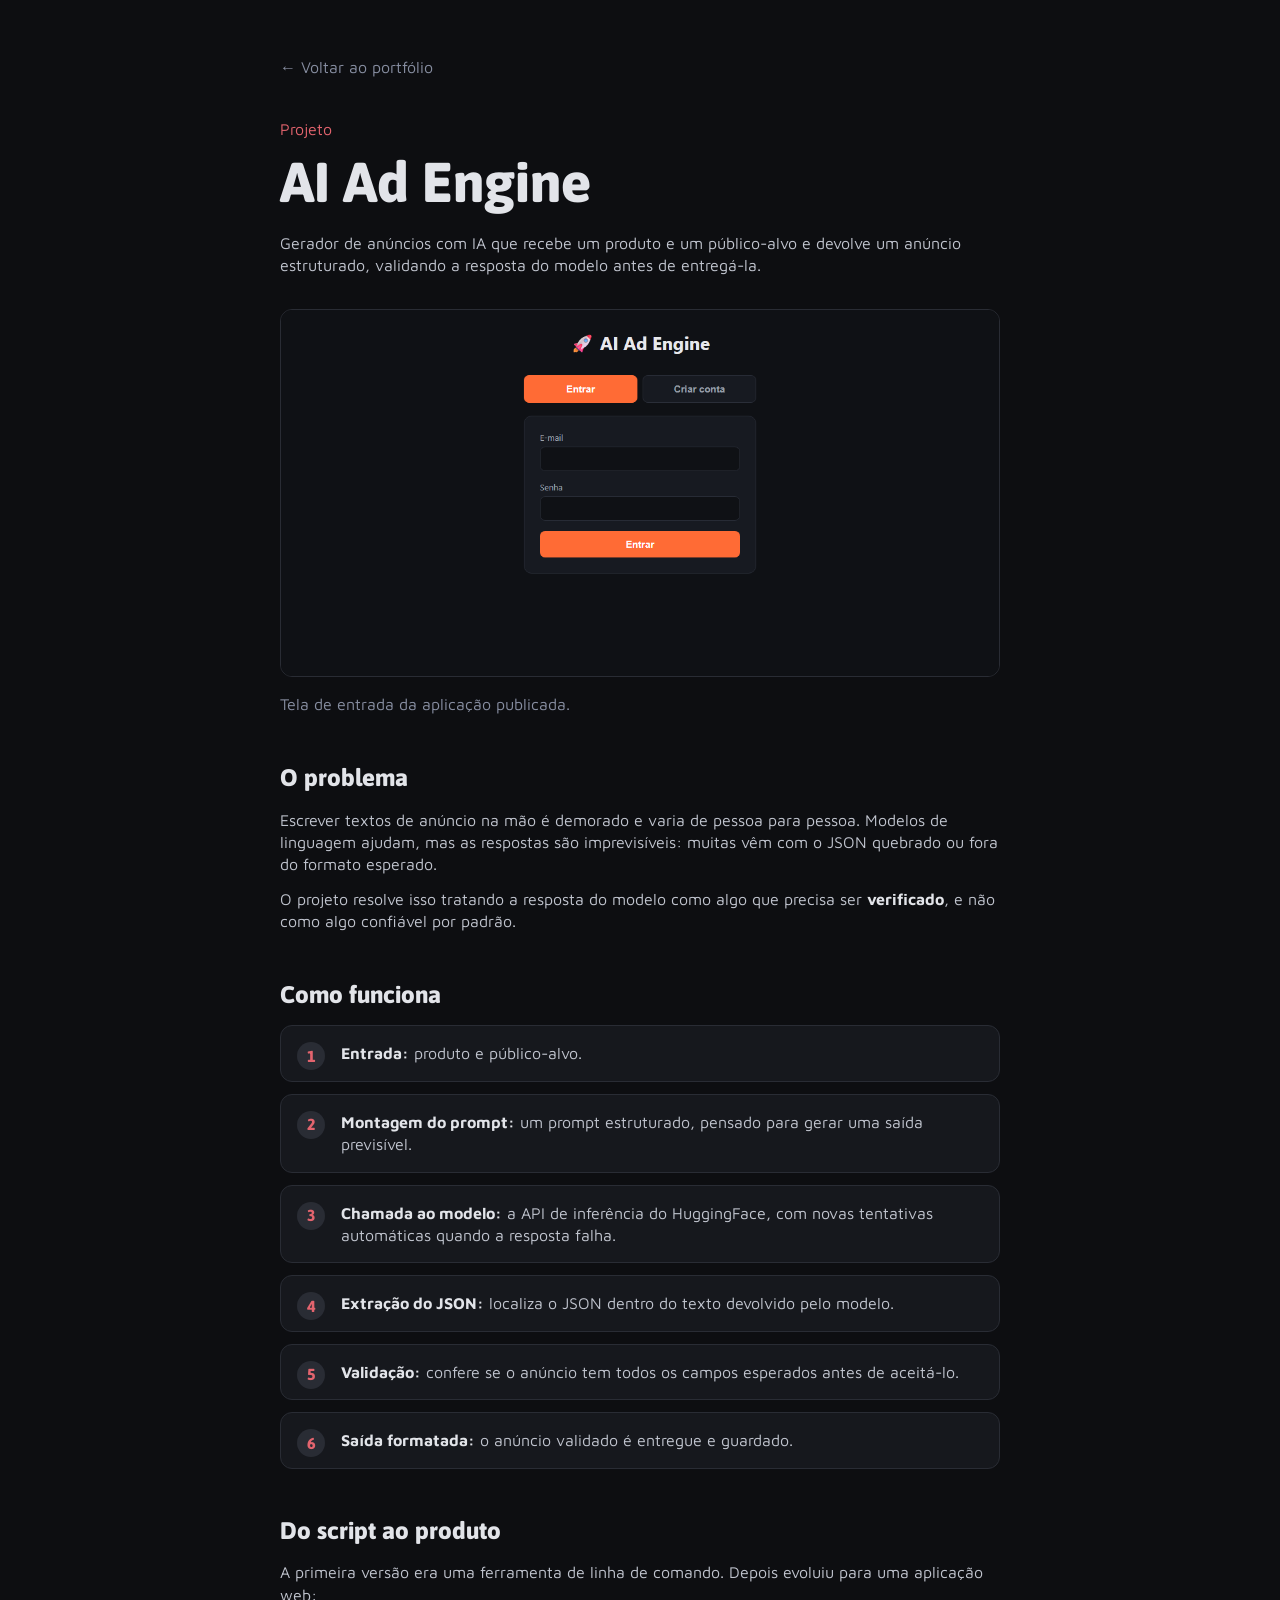
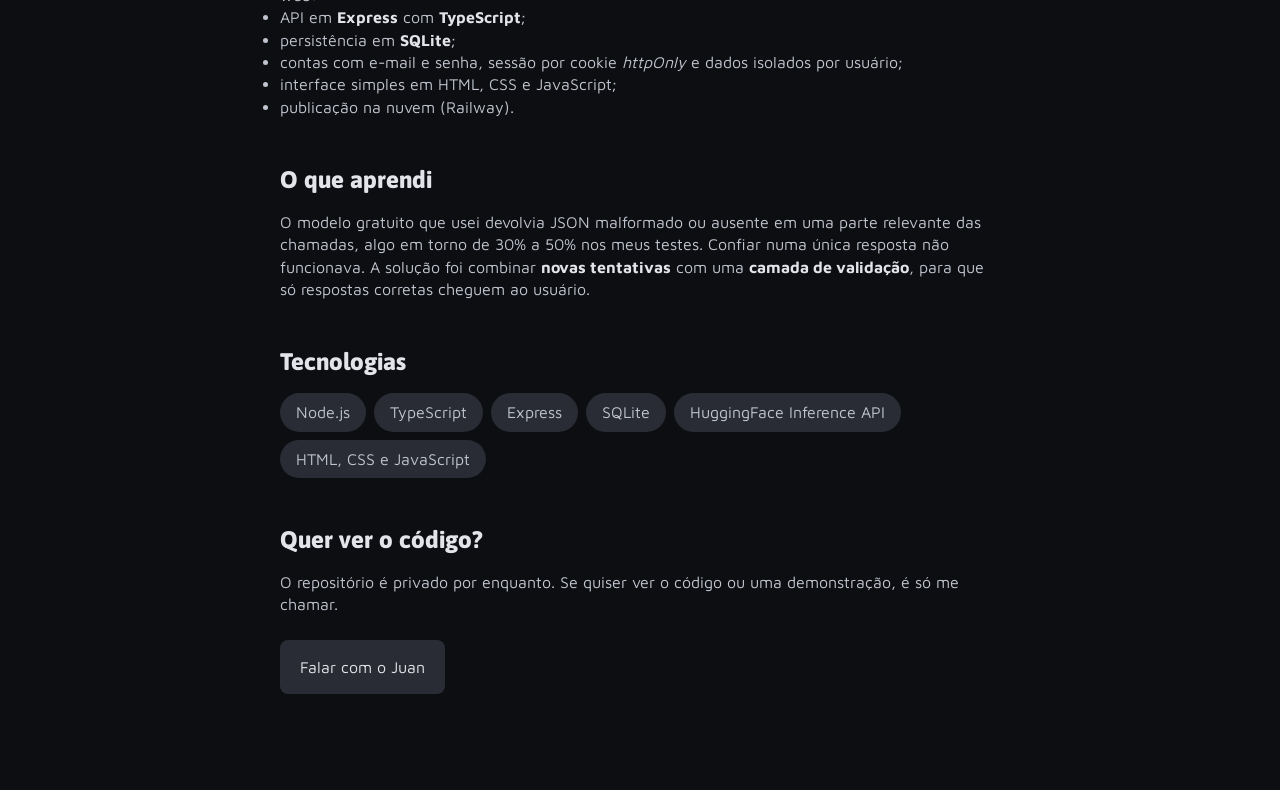
==== projetos/ads-engine.html @ 88527527 "Adiciona AI Ad Engine e Learn English aos projetos - Novos cards no inicio da galeria, com miniatura" ====
<!DOCTYPE html>
<html lang="pt-BR">
<head>
    <meta charset="UTF-8">
    <meta name="viewport" content="width=device-width, initial-scale=1.0">
    <title>AI Ad Engine | Juan Filho</title>
    <meta name="description" content="AI Ad Engine: gerador de anúncios com IA que valida as respostas do modelo antes de entregá-las. Projeto de Juan Filho, desenvolvedor fullstack júnior.">
    <link rel="preconnect" href="https://fonts.googleapis.com">
    <link rel="preconnect" href="https://fonts.gstatic.com" crossorigin>
    <link rel="stylesheet" href="../style/index.css">
    <link rel="stylesheet" href="../style/project.css">
    <link href="https://fonts.googleapis.com/css2?family=Asap:ital,wght@0,100..900;1,100..900&family=Inconsolata:wght@200..900&family=Maven+Pro:wght@400..900&display=swap" rel="stylesheet">
</head>
<body class="case-page">
    <main class="case">
        <a class="back" href="../index.html#projects">&larr; Voltar ao portfólio</a>

        <p class="subtitle">Projeto</p>
        <h1>AI Ad Engine</h1>
        <p class="lead">
            Gerador de anúncios com IA que recebe um produto e um público-alvo e
            devolve um anúncio estruturado, validando a resposta do modelo antes
            de entregá-la.
        </p>

        <img
            class="cover"
            src="../assets/images/Thumbnail_Project-07.png"
            alt="Tela de login do AI Ad Engine"
        />
        <p class="cover-caption text-sm">Tela de entrada da aplicação publicada.</p>

        <h2>O problema</h2>
        <p>
            Escrever textos de anúncio na mão é demorado e varia de pessoa para
            pessoa. Modelos de linguagem ajudam, mas as respostas são
            imprevisíveis: muitas vêm com o JSON quebrado ou fora do formato
            esperado.
        </p>
        <p>
            O projeto resolve isso tratando a resposta do modelo como algo que
            precisa ser <strong>verificado</strong>, e não como algo confiável
            por padrão.
        </p>

        <h2>Como funciona</h2>
        <ol class="steps">
            <li><strong>Entrada:</strong> produto e público-alvo.</li>
            <li><strong>Montagem do prompt:</strong> um prompt estruturado, pensado para gerar uma saída previsível.</li>
            <li><strong>Chamada ao modelo:</strong> a API de inferência do HuggingFace, com novas tentativas automáticas quando a resposta falha.</li>
            <li><strong>Extração do JSON:</strong> localiza o JSON dentro do texto devolvido pelo modelo.</li>
            <li><strong>Validação:</strong> confere se o anúncio tem todos os campos esperados antes de aceitá-lo.</li>
            <li><strong>Saída formatada:</strong> o anúncio validado é entregue e guardado.</li>
        </ol>

        <h2>Do script ao produto</h2>
        <p>
            A primeira versão era uma ferramenta de linha de comando. Depois
            evoluiu para uma aplicação web:
        </p>
        <ul>
            <li>API em <strong>Express</strong> com <strong>TypeScript</strong>;</li>
            <li>persistência em <strong>SQLite</strong>;</li>
            <li>contas com e-mail e senha, sessão por cookie <em>httpOnly</em> e dados isolados por usuário;</li>
            <li>interface simples em HTML, CSS e JavaScript;</li>
            <li>publicação na nuvem (Railway).</li>
        </ul>

        <h2>O que aprendi</h2>
        <p>
            O modelo gratuito que usei devolvia JSON malformado ou ausente em uma
            parte relevante das chamadas, algo em torno de 30% a 50% nos meus
            testes. Confiar numa única resposta não funcionava. A solução foi
            combinar <strong>novas tentativas</strong> com uma
            <strong>camada de validação</strong>, para que só respostas corretas
            cheguem ao usuário.
        </p>

        <h2>Tecnologias</h2>
        <ul class="tags">
            <li>Node.js</li>
            <li>TypeScript</li>
            <li>Express</li>
            <li>SQLite</li>
            <li>HuggingFace Inference API</li>
            <li>HTML, CSS e JavaScript</li>
        </ul>

        <h2>Quer ver o código?</h2>
        <p>
            O repositório é privado por enquanto. Se quiser ver o código ou uma
            demonstração, é só me chamar.
        </p>
        <a class="contact-link" href="mailto:juan.pablo290102@gmail.com">Falar com o Juan</a>
    </main>
</body>
</html>
---- style/index.css ----
@import url(global.css);
@import url(sections.css);
@import url(utilities.css);
@import url(footer.css);
@import url(mobile.css);
---- style/project.css ----
body.case-page {
  background-color: var(--gray-100);
}

.case {
  max-width: 760px;
  margin: 0 auto;
  padding: 56px 20px 96px;
  text-align: left;
}

.case .back {
  display: inline-block;
  color: var(--gray-400);
  font: var(--text-md);
  margin-bottom: 40px;
}

.case .back:hover {
  color: var(--blue);
}

.case .subtitle {
  color: var(--red);
  margin-bottom: 8px;
}

.case h1 {
  font: var(--title-lg);
  margin-bottom: 16px;
}

.case .lead {
  font: var(--text-md);
  color: var(--gray-500);
  margin-bottom: 32px;
}

.case .cover {
  display: block;
  width: 100%;
  border-radius: 12px;
  border: 1px solid var(--gray-300);
  margin-bottom: 16px;
}

.case .cover-caption {
  color: var(--gray-400);
  margin-bottom: 8px;
}

.case h2 {
  font: var(--title-md);
  margin: 48px 0 16px;
}

.case p,
.case li {
  font: var(--text-md);
  color: var(--gray-500);
}

.case p + p {
  margin-top: 12px;
}

.case strong {
  color: var(--gray-600);
}

.steps {
  list-style: none;
  padding: 0;
  counter-reset: step;
  display: grid;
  gap: 12px;
}

.steps li {
  counter-increment: step;
  position: relative;
  background-color: var(--gray-200);
  border: 1px solid var(--gray-300);
  border-radius: 12px;
  padding: 16px 16px 16px 60px;
}

.steps li::before {
  content: counter(step);
  position: absolute;
  left: 16px;
  top: 16px;
  width: 28px;
  height: 28px;
  border-radius: 50%;
  background-color: var(--gray-300);
  color: var(--red);
  display: grid;
  place-items: center;
  font: var(--title-sm);
}

.tags {
  list-style: none;
  padding: 0;
  display: flex;
  flex-wrap: wrap;
  gap: 8px;
}

.tags li {
  background-color: var(--gray-300);
  border-radius: 999px;
  padding: 8px 16px;
  color: var(--gray-500);
}

.case .contact-link {
  display: inline-block;
  margin-top: 24px;
  background-color: var(--gray-300);
  color: var(--gray-600);
  font: var(--text-md);
  border-radius: 8px;
  padding: 16px 20px;
}

.case .contact-link:hover {
  color: var(--blue);
}
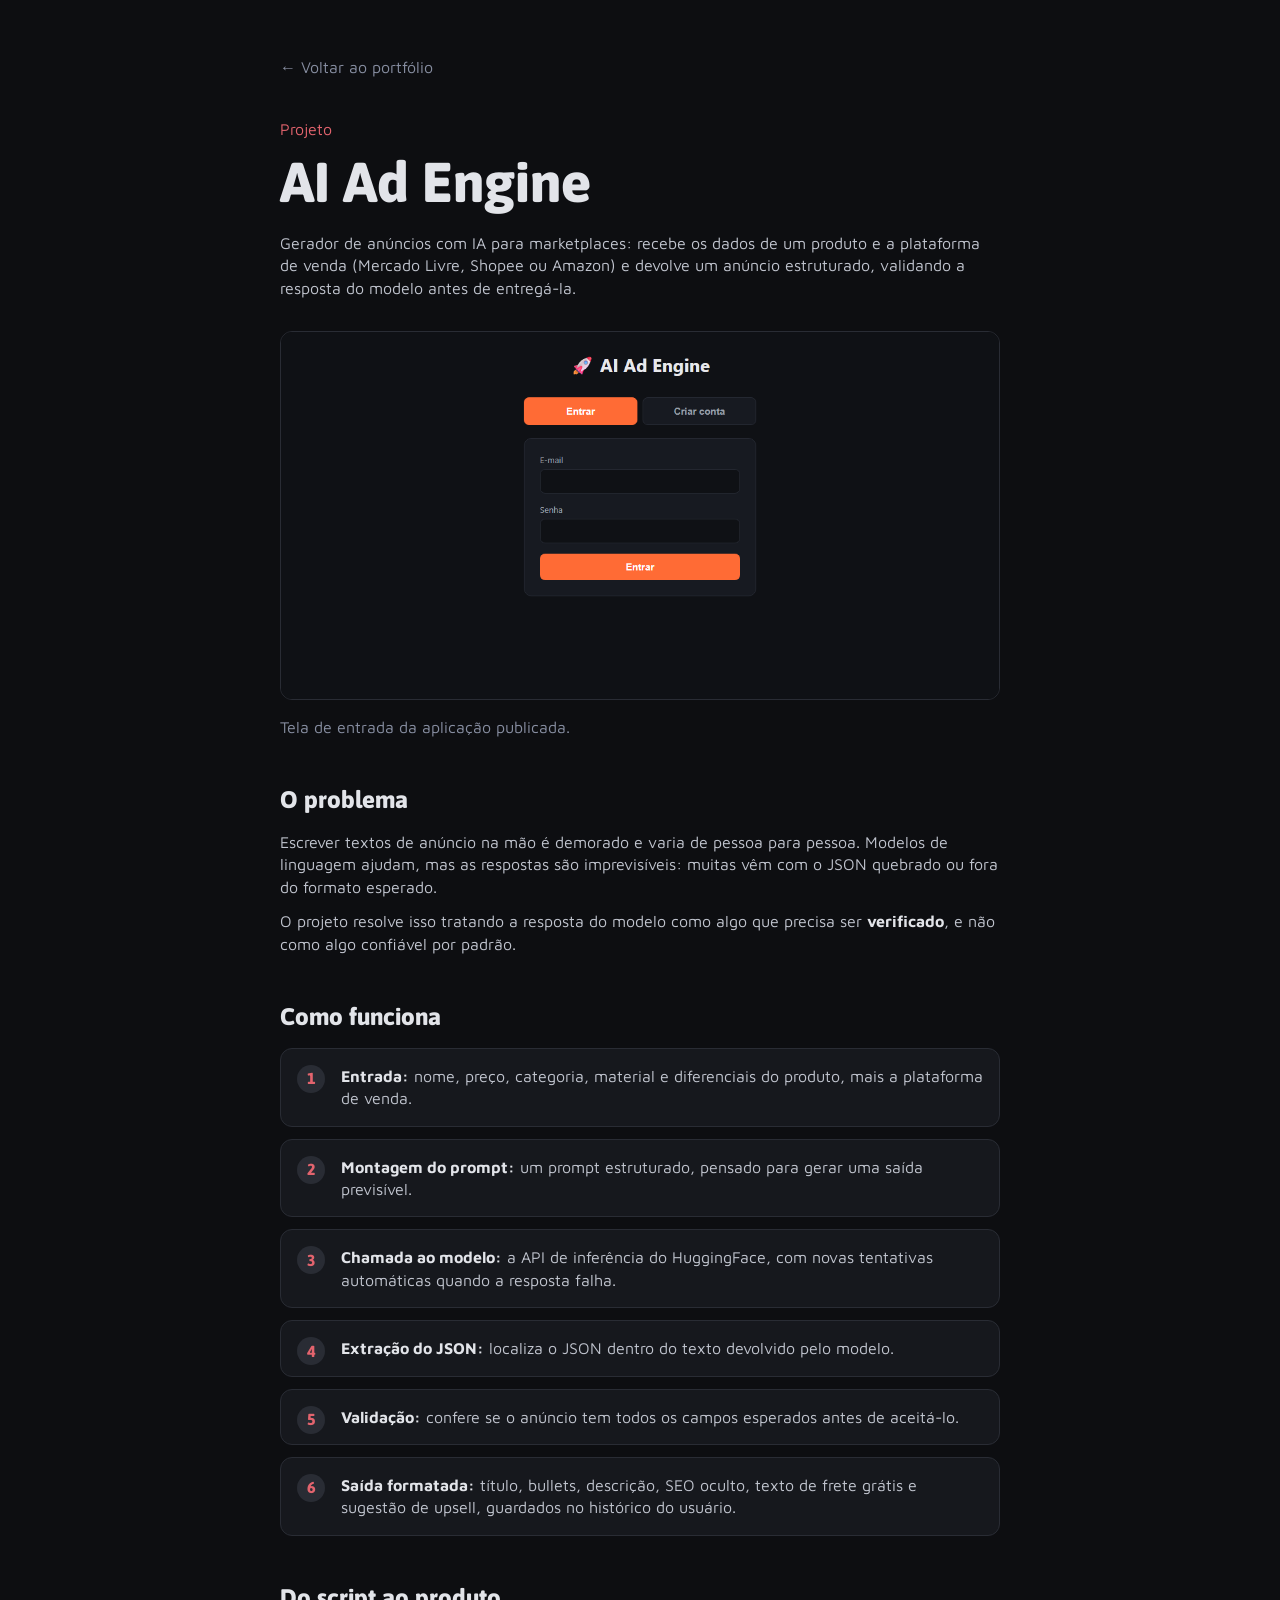
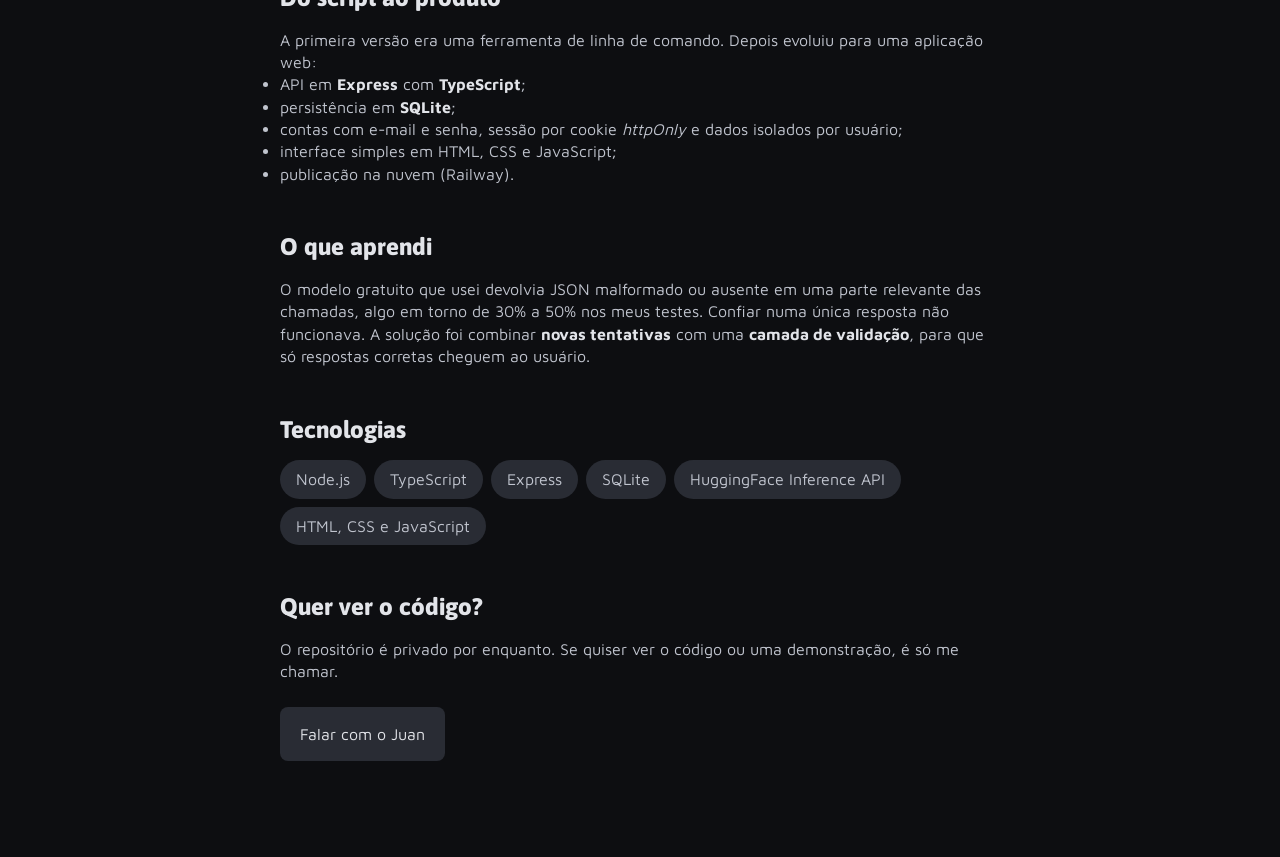
==== commit 5745c37a: "Corrige texto da pagina do AI Ad Engine - O app recebe os dados do produto e a plataforma de venda  " ====
--- a/projetos/ads-engine.html
+++ b/projetos/ads-engine.html
@@ -18,7 +18,8 @@
         <p class="subtitle">Projeto</p>
         <h1>AI Ad Engine</h1>
         <p class="lead">
-            Gerador de anúncios com IA que recebe um produto e um público-alvo e
+            Gerador de anúncios com IA para marketplaces: recebe os dados de um
+            produto e a plataforma de venda (Mercado Livre, Shopee ou Amazon) e
             devolve um anúncio estruturado, validando a resposta do modelo antes
             de entregá-la.
         </p>
@@ -45,12 +46,12 @@
 
         <h2>Como funciona</h2>
         <ol class="steps">
-            <li><strong>Entrada:</strong> produto e público-alvo.</li>
+            <li><strong>Entrada:</strong> nome, preço, categoria, material e diferenciais do produto, mais a plataforma de venda.</li>
             <li><strong>Montagem do prompt:</strong> um prompt estruturado, pensado para gerar uma saída previsível.</li>
             <li><strong>Chamada ao modelo:</strong> a API de inferência do HuggingFace, com novas tentativas automáticas quando a resposta falha.</li>
             <li><strong>Extração do JSON:</strong> localiza o JSON dentro do texto devolvido pelo modelo.</li>
             <li><strong>Validação:</strong> confere se o anúncio tem todos os campos esperados antes de aceitá-lo.</li>
-            <li><strong>Saída formatada:</strong> o anúncio validado é entregue e guardado.</li>
+            <li><strong>Saída formatada:</strong> título, bullets, descrição, SEO oculto, texto de frete grátis e sugestão de upsell, guardados no histórico do usuário.</li>
         </ol>
 
         <h2>Do script ao produto</h2>
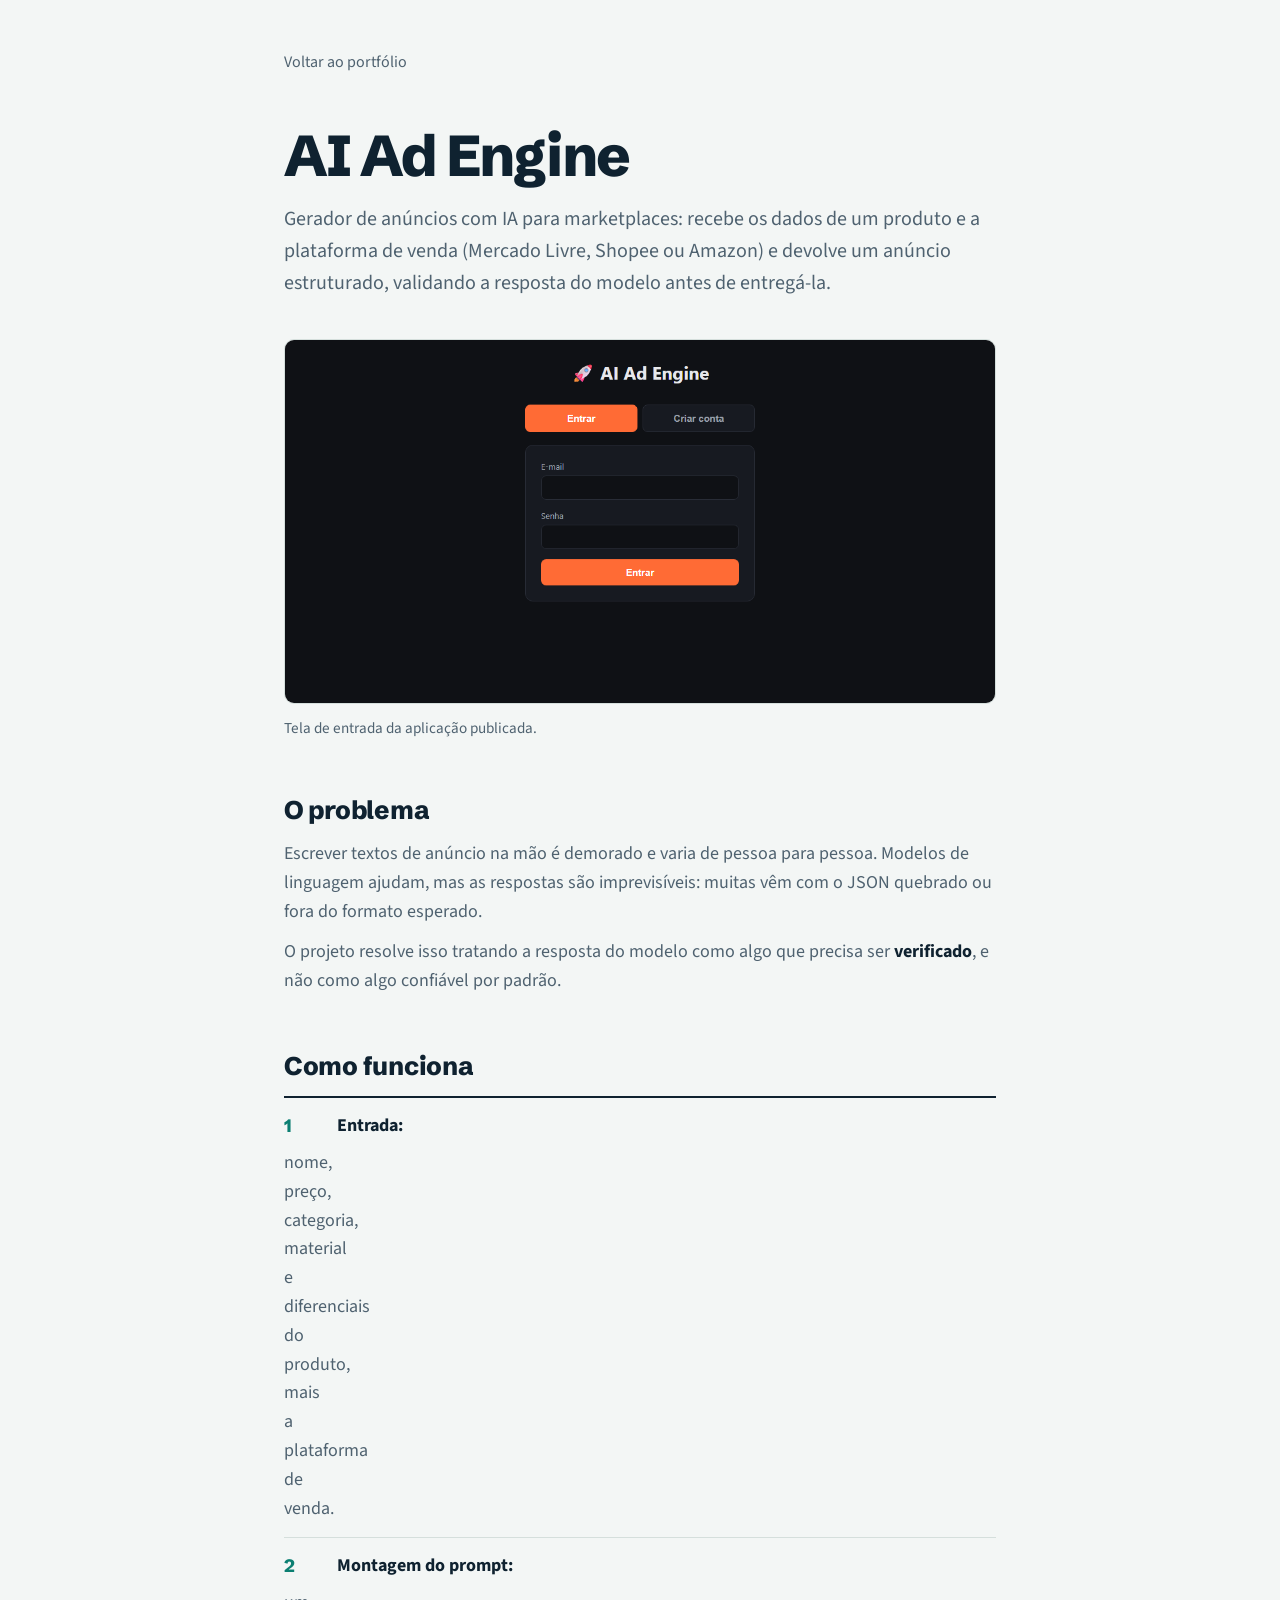
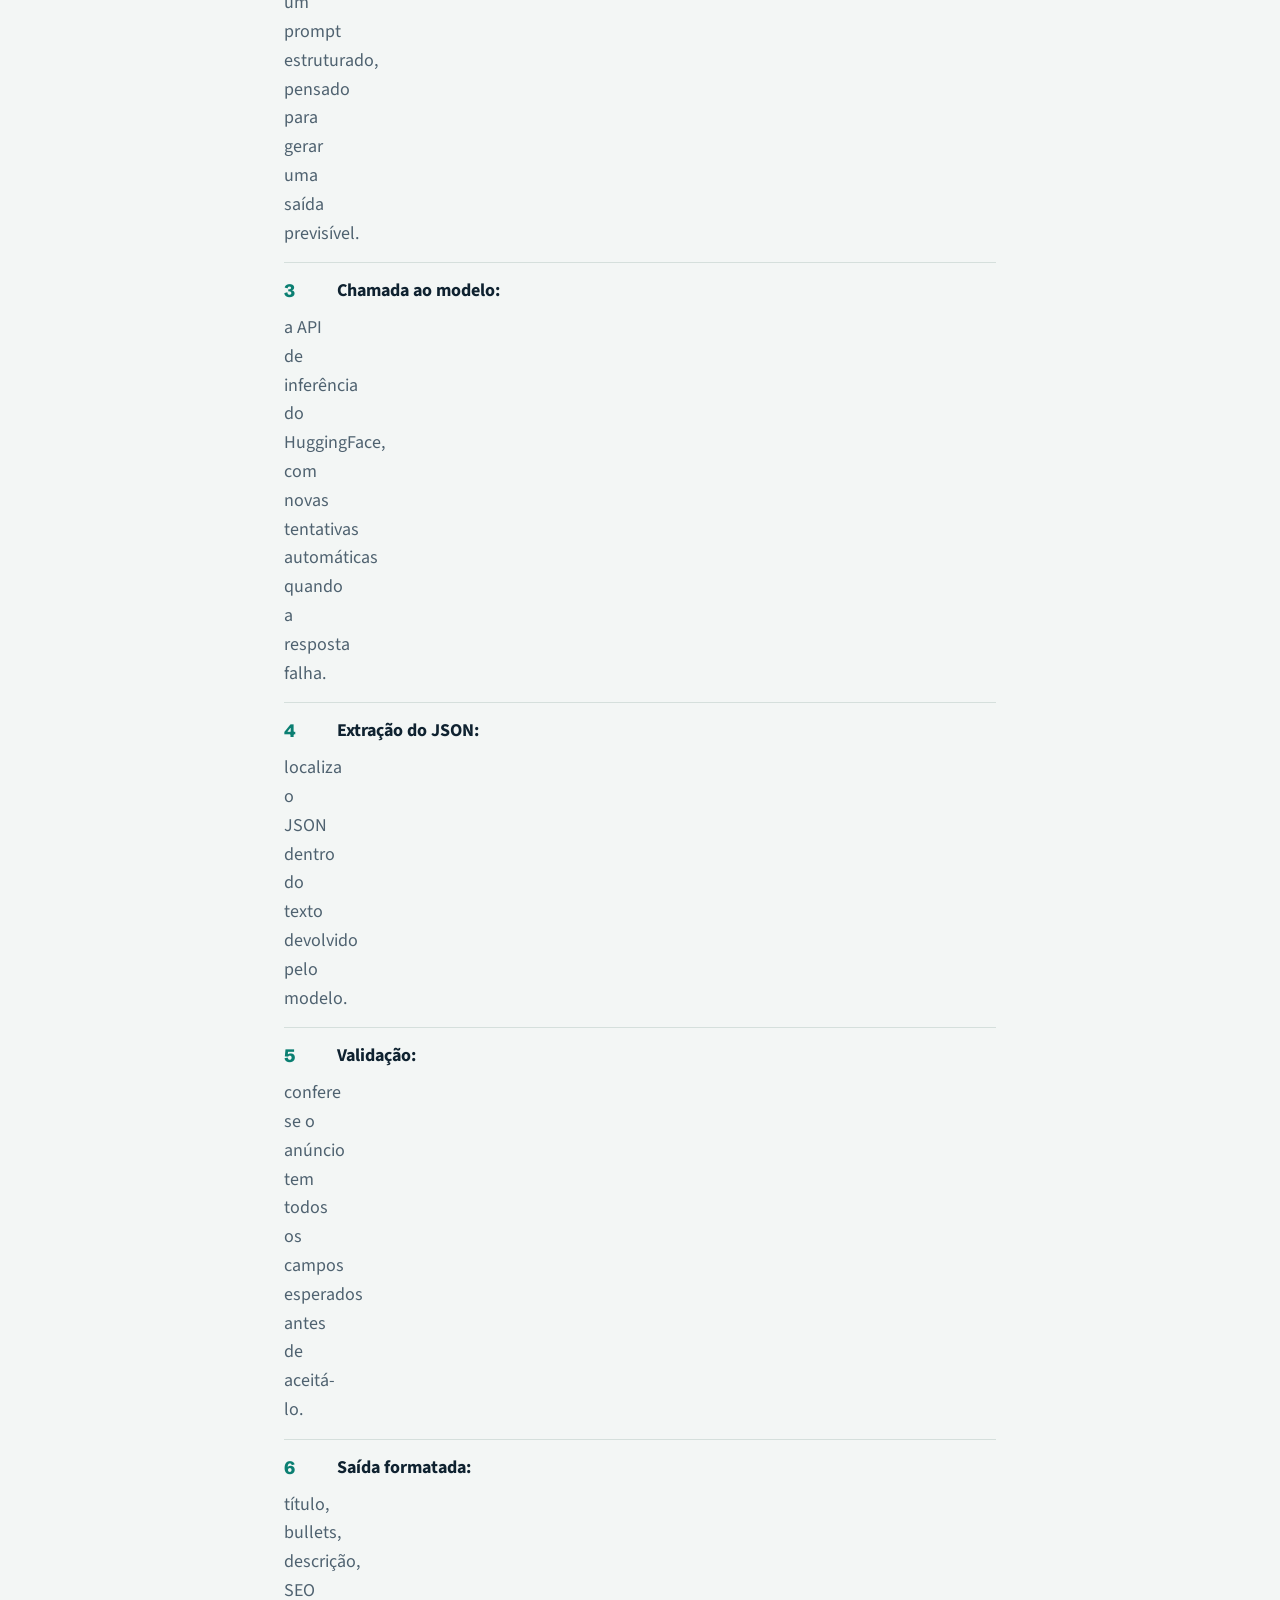
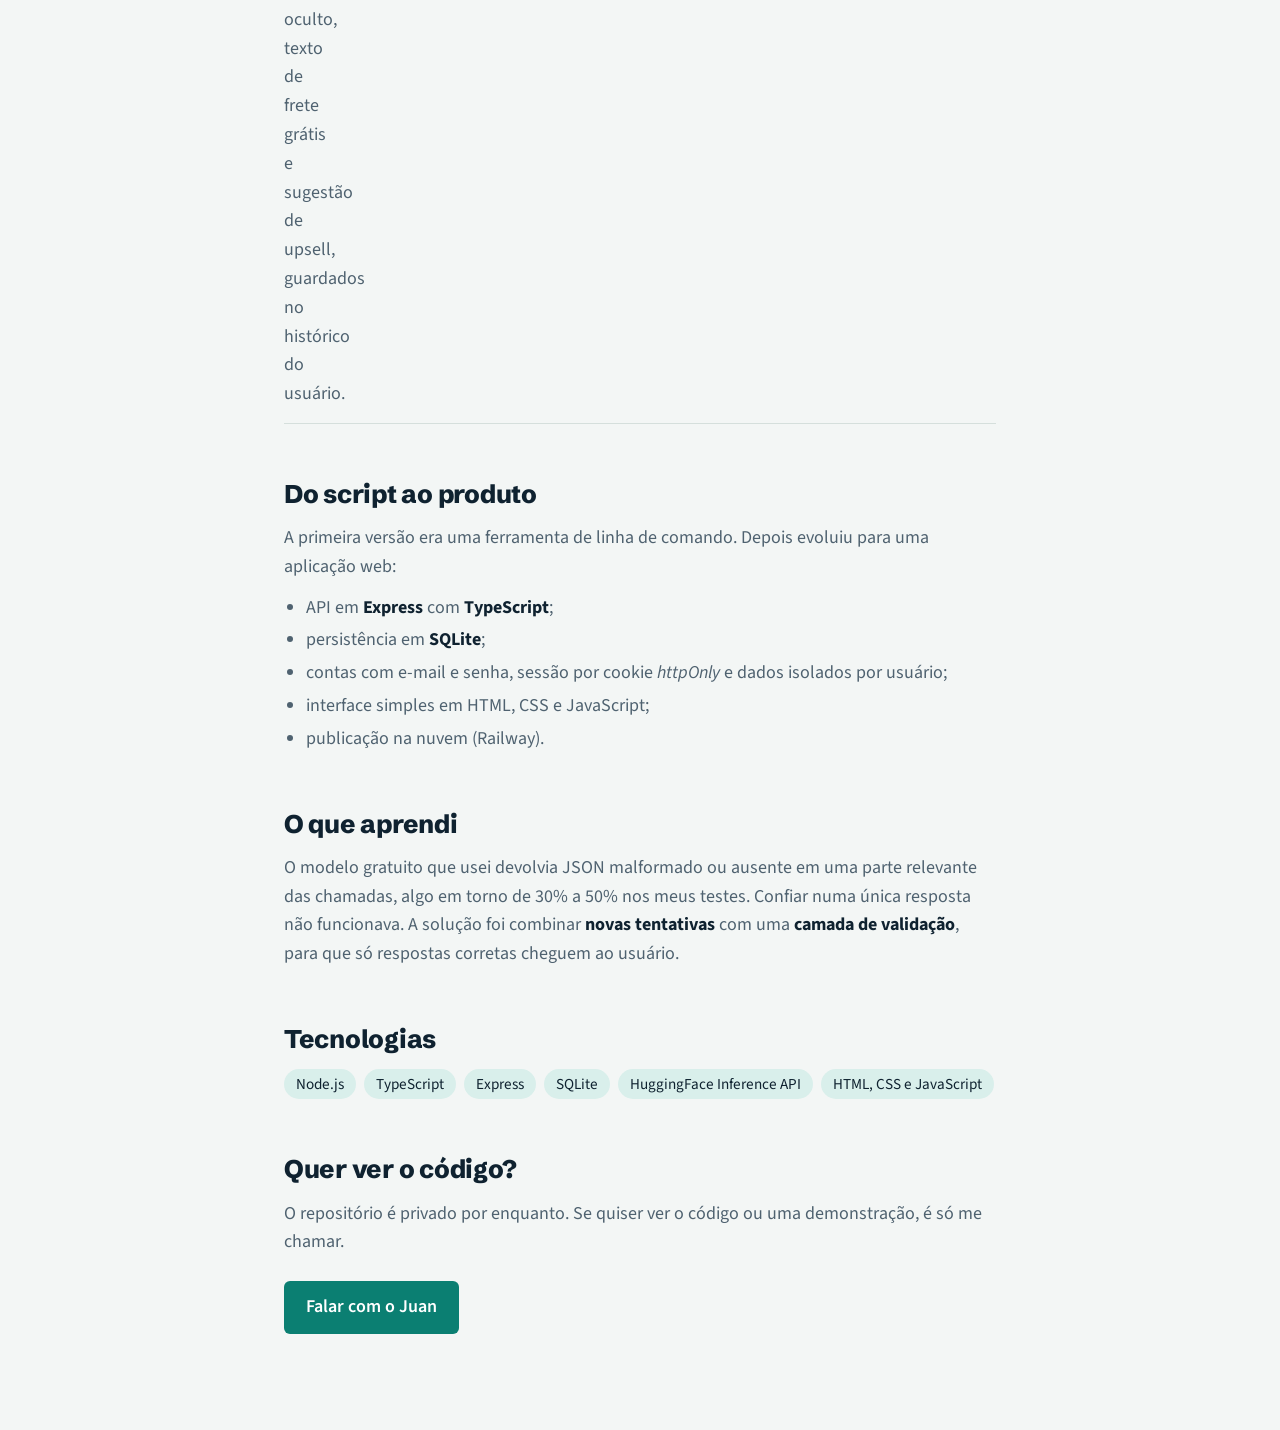
==== commit dc9c4844: "Redesign do portfolio com opcao PT/EN - Novo layout alinhado a esquerda, paleta azul-petroleo e modo" ====
--- a/projetos/ads-engine.html
+++ b/projetos/ads-engine.html
@@ -9,13 +9,12 @@
     <link rel="preconnect" href="https://fonts.gstatic.com" crossorigin>
     <link rel="stylesheet" href="../style/index.css">
     <link rel="stylesheet" href="../style/project.css">
-    <link href="https://fonts.googleapis.com/css2?family=Asap:ital,wght@0,100..900;1,100..900&family=Inconsolata:wght@200..900&family=Maven+Pro:wght@400..900&display=swap" rel="stylesheet">
+    <link href="https://fonts.googleapis.com/css2?family=Schibsted+Grotesk:wght@500;700;800&family=Source+Sans+3:wght@400;600&display=swap" rel="stylesheet">
 </head>
 <body class="case-page">
     <main class="case">
-        <a class="back" href="../index.html#projects">&larr; Voltar ao portfólio</a>
+        <a class="back" href="../index.html#projetos">Voltar ao portfólio</a>
 
-        <p class="subtitle">Projeto</p>
         <h1>AI Ad Engine</h1>
         <p class="lead">
             Gerador de anúncios com IA para marketplaces: recebe os dados de um
@@ -29,7 +28,7 @@
             src="../assets/images/Thumbnail_Project-07.png"
             alt="Tela de login do AI Ad Engine"
         />
-        <p class="cover-caption text-sm">Tela de entrada da aplicação publicada.</p>
+        <p class="cover-caption">Tela de entrada da aplicação publicada.</p>
 
         <h2>O problema</h2>
         <p>
@@ -92,7 +91,7 @@
             O repositório é privado por enquanto. Se quiser ver o código ou uma
             demonstração, é só me chamar.
         </p>
-        <a class="contact-link" href="mailto:juan.pablo290102@gmail.com">Falar com o Juan</a>
+        <a class="contact-link" href="mailto:juanproencaf@gmail.com">Falar com o Juan</a>
     </main>
 </body>
 </html>
--- a/style/index.css
+++ b/style/index.css
@@ -1,5 +1,269 @@
-@import url(global.css);
-@import url(sections.css);
-@import url(utilities.css);
-@import url(footer.css);
-@import url(mobile.css);
+:root {
+  color-scheme: light;
+  --bg: #F3F6F5;
+  --surface: #FFFFFF;
+  --line: #D5DFDC;
+  --ink: #0F2230;
+  --ink-soft: #4F6270;
+  --accent: #0B7F72;
+  --accent-ink: #FFFFFF;
+  --accent-wash: #D9EFEB;
+  --ok: #2E9E5B;
+
+  --display: "Schibsted Grotesk", "Segoe UI", system-ui, sans-serif;
+  --body: "Source Sans 3", "Segoe UI", system-ui, sans-serif;
+}
+
+@media (prefers-color-scheme: dark) {
+  :root {
+    color-scheme: dark;
+    --bg: #0B1A22;
+    --surface: #11242E;
+    --line: #22394A;
+    --ink: #E3ECEE;
+    --ink-soft: #9AB0B8;
+    --accent: #45C4B0;
+    --accent-ink: #062019;
+    --accent-wash: #123B3A;
+    --ok: #5BD08A;
+  }
+}
+
+* { margin: 0; padding: 0; box-sizing: border-box; }
+
+body {
+  background: var(--bg);
+  color: var(--ink);
+  font-family: var(--body);
+  font-size: 1.125rem;
+  line-height: 1.6;
+}
+
+img { max-width: 100%; height: auto; display: block; }
+a { color: inherit; }
+:focus-visible { outline: 3px solid var(--accent); outline-offset: 3px; border-radius: 2px; }
+
+h1, h2, h3 { font-family: var(--display); line-height: 1.1; text-wrap: balance; }
+
+.page {
+  max-width: 1120px;
+  margin-inline: auto;
+  padding-inline: 24px;
+}
+
+/* Cabeçalho */
+.site-head {
+  display: flex;
+  justify-content: space-between;
+  align-items: center;
+  gap: 16px;
+  flex-wrap: wrap;
+  padding-block: 24px;
+}
+.site-head .name { font-family: var(--display); font-weight: 800; font-size: 1.2rem; text-decoration: none; }
+.site-head nav { display: flex; gap: 24px; flex-wrap: wrap; font-size: 1rem; }
+.site-head nav a { color: var(--ink-soft); text-decoration: none; }
+.site-head nav a:hover { color: var(--ink); }
+.head-right { display: flex; align-items: center; gap: 24px; flex-wrap: wrap; }
+
+/* Chave de idioma */
+.lang {
+  position: relative;
+  display: inline-grid;
+  grid-template-columns: 1fr 1fr;
+  width: 88px;
+  padding: 3px;
+  border: 1px solid var(--line);
+  border-radius: 999px;
+  background: var(--surface);
+  font: 600 .85rem/1 var(--body);
+  color: var(--ink-soft);
+  cursor: pointer;
+}
+.lang:hover { border-color: var(--ink-soft); }
+.lang-opt { position: relative; z-index: 1; padding: 7px 0; text-align: center; transition: color .25s ease; }
+.lang-thumb {
+  position: absolute;
+  top: 3px; bottom: 3px; left: 3px;
+  width: calc(50% - 3px);
+  border-radius: 999px;
+  background: var(--accent);
+  transition: transform .25s ease;
+}
+.lang[aria-checked="false"] .lang-opt:first-child,
+.lang[aria-checked="true"] .lang-opt:nth-child(2) { color: var(--accent-ink); }
+.lang[aria-checked="true"] .lang-thumb { transform: translateX(100%); }
+
+/* Abertura */
+.hero {
+  display: grid;
+  grid-template-columns: 1fr;
+  gap: 48px;
+  padding-block: 56px 88px;
+}
+@media (min-width: 900px) {
+  .hero { grid-template-columns: 7fr 4fr; align-items: end; padding-block: 88px 120px; }
+}
+
+.who { display: flex; align-items: center; gap: 16px; margin-bottom: 32px; flex-wrap: wrap; }
+.avatar { width: 64px; height: 64px; border-radius: 50%; object-fit: cover; }
+
+.availability {
+  display: inline-flex; align-items: center; gap: 10px;
+  padding: 6px 14px;
+  border: 1px solid var(--line); border-radius: 999px;
+  background: var(--surface);
+  font-size: .95rem; text-decoration: none;
+}
+.availability:hover { border-color: var(--ok); }
+.availability .dot {
+  width: 8px; height: 8px; border-radius: 50%;
+  background: var(--ok);
+  animation: pulse 2s infinite;
+}
+@keyframes pulse {
+  0% { box-shadow: 0 0 0 0 rgba(46, 158, 91, .55); }
+  70% { box-shadow: 0 0 0 8px rgba(46, 158, 91, 0); }
+  100% { box-shadow: 0 0 0 0 rgba(46, 158, 91, 0); }
+}
+
+.hero h1 {
+  font-weight: 800;
+  font-size: clamp(2.4rem, 5.6vw, 4.4rem);
+  letter-spacing: -.025em;
+  line-height: 1.02;
+  max-width: 15em;
+  margin-bottom: 24px;
+}
+.lede { font-size: 1.25rem; color: var(--ink-soft); max-width: 34em; margin-bottom: 32px; }
+
+.actions { display: flex; gap: 12px; flex-wrap: wrap; }
+.btn {
+  display: inline-block;
+  font-weight: 600; font-size: 1.05rem;
+  padding: 12px 22px;
+  border-radius: 6px;
+  background: var(--accent); color: var(--accent-ink);
+  border: 2px solid var(--accent);
+  text-decoration: none;
+}
+.btn:hover { filter: brightness(1.08); }
+.btn-ghost { background: transparent; color: var(--ink); border-color: var(--line); }
+.btn-ghost:hover { border-color: var(--ink); filter: none; }
+
+.facts { display: grid; gap: 0; border-top: 2px solid var(--ink); }
+.facts div { display: grid; grid-template-columns: 6.5em 1fr; gap: 12px; padding-block: 14px; border-bottom: 1px solid var(--line); }
+.facts dt { color: var(--ink-soft); font-size: 1rem; }
+.facts dd { font-size: 1rem; font-weight: 600; }
+
+/* Seções */
+.block { padding-block: 88px; border-top: 1px solid var(--line); }
+.block > h2 { font-size: clamp(2rem, 4vw, 2.8rem); font-weight: 800; letter-spacing: -.02em; margin-bottom: 12px; }
+.intro { color: var(--ink-soft); max-width: 36em; margin-bottom: 48px; }
+
+/* Projetos em destaque */
+.feature {
+  display: grid;
+  grid-template-columns: 1fr;
+  gap: 28px;
+  padding-block: 40px;
+}
+.feature + .feature { border-top: 1px solid var(--line); }
+@media (min-width: 900px) {
+  .feature { grid-template-columns: 7fr 5fr; gap: 48px; align-items: center; }
+}
+.feature-visual { border-radius: 10px; overflow: hidden; border: 1px solid var(--line); }
+.feature-visual.shot { display: block; }
+.feature-visual.shot:hover { border-color: var(--accent); }
+.feature-text h3 { font-size: 1.9rem; font-weight: 800; letter-spacing: -.01em; margin-bottom: 12px; }
+.feature-text p { color: var(--ink-soft); max-width: 32em; }
+
+.chips { list-style: none; display: flex; flex-wrap: wrap; gap: 8px; margin-block: 20px; }
+.chips li { font-size: .9rem; padding: 3px 12px; border-radius: 999px; background: var(--accent-wash); color: var(--ink); }
+
+.links { display: flex; flex-wrap: wrap; align-items: baseline; gap: 8px 20px; }
+.links a { color: var(--accent); font-weight: 600; text-underline-offset: 4px; }
+.links span { font-size: .95rem; }
+
+/* Diagrama do AI Ad Engine */
+.pipeline {
+  background: var(--surface);
+  padding: 24px;
+  display: grid;
+  gap: 16px;
+}
+.io { border: 1px solid var(--line); border-radius: 8px; padding: 12px 16px; }
+.io-label { display: block; font-size: .85rem; color: var(--ink-soft); margin-bottom: 2px; }
+.io p { font-weight: 600; }
+.io-out { border-color: var(--accent); }
+.io-out ul { list-style: none; display: flex; flex-wrap: wrap; gap: 6px 8px; margin-top: 4px; }
+.io-out li { font-weight: 600; font-size: .95rem; }
+.io-out li:not(:last-child)::after { content: ","; }
+.flow { list-style: none; display: grid; grid-template-columns: repeat(2, 1fr); gap: 8px; counter-reset: passo; }
+@media (min-width: 560px) { .flow { grid-template-columns: repeat(4, 1fr); } }
+.flow li {
+  counter-increment: passo;
+  font-size: .92rem; line-height: 1.3;
+  padding: 10px 12px;
+  background: var(--bg);
+  border-radius: 6px;
+}
+.flow li::before { content: counter(passo); display: block; font-family: var(--display); font-weight: 800; color: var(--accent); }
+.flow li.check { background: var(--accent-wash); }
+
+/* Galeria de cursos */
+.sub { font-size: 1.35rem; font-weight: 700; margin-block: 56px 24px; }
+.gallery { list-style: none; display: grid; grid-template-columns: 1fr; gap: 32px 24px; }
+@media (min-width: 620px) { .gallery { grid-template-columns: repeat(2, 1fr); } }
+@media (min-width: 960px) { .gallery { grid-template-columns: repeat(3, 1fr); } }
+.gallery a { display: grid; gap: 12px; text-decoration: none; }
+.gallery img { border-radius: 8px; border: 1px solid var(--line); aspect-ratio: 556 / 284; object-fit: cover; width: 100%; }
+.gallery a:hover img { border-color: var(--accent); }
+.gallery a:hover strong { color: var(--accent); }
+.gallery strong { font-family: var(--display); font-size: 1.1rem; }
+.gallery p { color: var(--ink-soft); font-size: 1rem; margin-top: 2px; }
+
+/* Habilidades */
+.skills { display: grid; grid-template-columns: 1fr; gap: 40px; margin-top: 40px; }
+@media (min-width: 820px) { .skills { grid-template-columns: repeat(3, 1fr); } }
+.skills > div { border-top: 2px solid var(--ink); padding-top: 16px; }
+.skills h3 { font-size: 1.35rem; font-weight: 700; margin-bottom: 8px; }
+.skills p { color: var(--ink-soft); }
+.skills .proof { margin-top: 12px; font-size: .95rem; color: var(--ink); }
+
+/* Contato */
+.contact { display: grid; grid-template-columns: 1fr; gap: 40px; padding-bottom: 48px; }
+@media (min-width: 900px) { .contact { grid-template-columns: 1fr 1fr; gap: 64px; } }
+.contact h2 { font-size: clamp(2rem, 4vw, 2.8rem); font-weight: 800; letter-spacing: -.02em; margin-bottom: 12px; }
+.contact-head p { color: var(--ink-soft); max-width: 30em; margin-bottom: 24px; }
+.email { display: flex; flex-wrap: wrap; align-items: center; gap: 12px; }
+.email a { font-family: var(--display); font-weight: 700; font-size: clamp(1.1rem, 2.4vw, 1.5rem); color: var(--accent); text-underline-offset: 5px; overflow-wrap: anywhere; }
+.copy {
+  font: inherit; font-size: .95rem; cursor: pointer;
+  padding: 6px 14px; border-radius: 6px;
+  background: transparent; color: var(--ink); border: 1px solid var(--line);
+}
+.copy:hover { border-color: var(--ink); }
+
+.contact-links { list-style: none; border-top: 2px solid var(--ink); align-self: start; }
+.contact-links a {
+  display: flex; justify-content: space-between; align-items: baseline; gap: 16px; flex-wrap: wrap;
+  padding-block: 16px; border-bottom: 1px solid var(--line); text-decoration: none;
+}
+.contact-links a:hover strong { color: var(--accent); }
+.contact-links strong { font-family: var(--display); font-size: 1.15rem; }
+.contact-links span { color: var(--ink-soft); font-size: 1rem; }
+
+.fine { grid-column: 1 / -1; color: var(--ink-soft); font-size: .9rem; padding-top: 24px; }
+
+@media (max-width: 560px) {
+  .page { padding-inline: 16px; }
+  .hero { padding-block: 32px 64px; }
+  .block { padding-block: 64px; }
+  .facts div { grid-template-columns: 5.5em 1fr; }
+}
+
+@media (prefers-reduced-motion: reduce) {
+  .availability .dot { animation: none; }
+  .lang-thumb, .lang-opt { transition: none; }
+}
--- a/style/project.css
+++ b/style/project.css
@@ -1,130 +1,123 @@
-body.case-page {
-  background-color: var(--gray-100);
-}
-
 .case {
   max-width: 760px;
   margin: 0 auto;
-  padding: 56px 20px 96px;
-  text-align: left;
+  padding: 48px 24px 96px;
 }
 
 .case .back {
   display: inline-block;
-  color: var(--gray-400);
-  font: var(--text-md);
-  margin-bottom: 40px;
+  color: var(--ink-soft);
+  font-size: 1rem;
+  margin-bottom: 48px;
+  text-decoration: none;
 }
 
 .case .back:hover {
-  color: var(--blue);
-}
-
-.case .subtitle {
-  color: var(--red);
-  margin-bottom: 8px;
+  color: var(--accent);
 }
 
 .case h1 {
-  font: var(--title-lg);
+  font-size: clamp(2.4rem, 6vw, 3.6rem);
+  font-weight: 800;
+  letter-spacing: -.025em;
   margin-bottom: 16px;
 }
 
 .case .lead {
-  font: var(--text-md);
-  color: var(--gray-500);
-  margin-bottom: 32px;
+  font-size: 1.25rem;
+  color: var(--ink-soft);
+  margin-bottom: 40px;
 }
 
 .case .cover {
-  display: block;
   width: 100%;
-  border-radius: 12px;
-  border: 1px solid var(--gray-300);
-  margin-bottom: 16px;
+  border-radius: 10px;
+  border: 1px solid var(--line);
+  margin-bottom: 12px;
 }
 
 .case .cover-caption {
-  color: var(--gray-400);
-  margin-bottom: 8px;
+  color: var(--ink-soft);
+  font-size: .95rem;
 }
 
 .case h2 {
-  font: var(--title-md);
-  margin: 48px 0 16px;
+  font-size: 1.6rem;
+  font-weight: 800;
+  letter-spacing: -.01em;
+  margin: 56px 0 16px;
 }
 
 .case p,
 .case li {
-  font: var(--text-md);
-  color: var(--gray-500);
+  color: var(--ink-soft);
 }
 
 .case p + p {
   margin-top: 12px;
 }
 
+.case ul:not(.tags) {
+  padding-left: 1.2em;
+  margin-top: 12px;
+  display: grid;
+  gap: 4px;
+}
+
 .case strong {
-  color: var(--gray-600);
+  color: var(--ink);
 }
 
 .steps {
   list-style: none;
-  padding: 0;
   counter-reset: step;
   display: grid;
-  gap: 12px;
+  gap: 0;
+  border-top: 2px solid var(--ink);
 }
 
 .steps li {
   counter-increment: step;
-  position: relative;
-  background-color: var(--gray-200);
-  border: 1px solid var(--gray-300);
-  border-radius: 12px;
-  padding: 16px 16px 16px 60px;
+  display: grid;
+  grid-template-columns: 2.5em 1fr;
+  gap: 8px;
+  padding-block: 14px;
+  border-bottom: 1px solid var(--line);
 }
 
 .steps li::before {
   content: counter(step);
-  position: absolute;
-  left: 16px;
-  top: 16px;
-  width: 28px;
-  height: 28px;
-  border-radius: 50%;
-  background-color: var(--gray-300);
-  color: var(--red);
-  display: grid;
-  place-items: center;
-  font: var(--title-sm);
+  font-family: var(--display);
+  font-weight: 800;
+  color: var(--accent);
 }
 
 .tags {
   list-style: none;
-  padding: 0;
   display: flex;
   flex-wrap: wrap;
   gap: 8px;
 }
 
 .tags li {
-  background-color: var(--gray-300);
+  font-size: .95rem;
+  padding: 3px 12px;
   border-radius: 999px;
-  padding: 8px 16px;
-  color: var(--gray-500);
+  background: var(--accent-wash);
+  color: var(--ink);
 }
 
 .case .contact-link {
   display: inline-block;
   margin-top: 24px;
-  background-color: var(--gray-300);
-  color: var(--gray-600);
-  font: var(--text-md);
-  border-radius: 8px;
-  padding: 16px 20px;
+  font-weight: 600;
+  padding: 12px 22px;
+  border-radius: 6px;
+  background: var(--accent);
+  color: var(--accent-ink);
+  text-decoration: none;
 }
 
 .case .contact-link:hover {
-  color: var(--blue);
+  filter: brightness(1.08);
 }
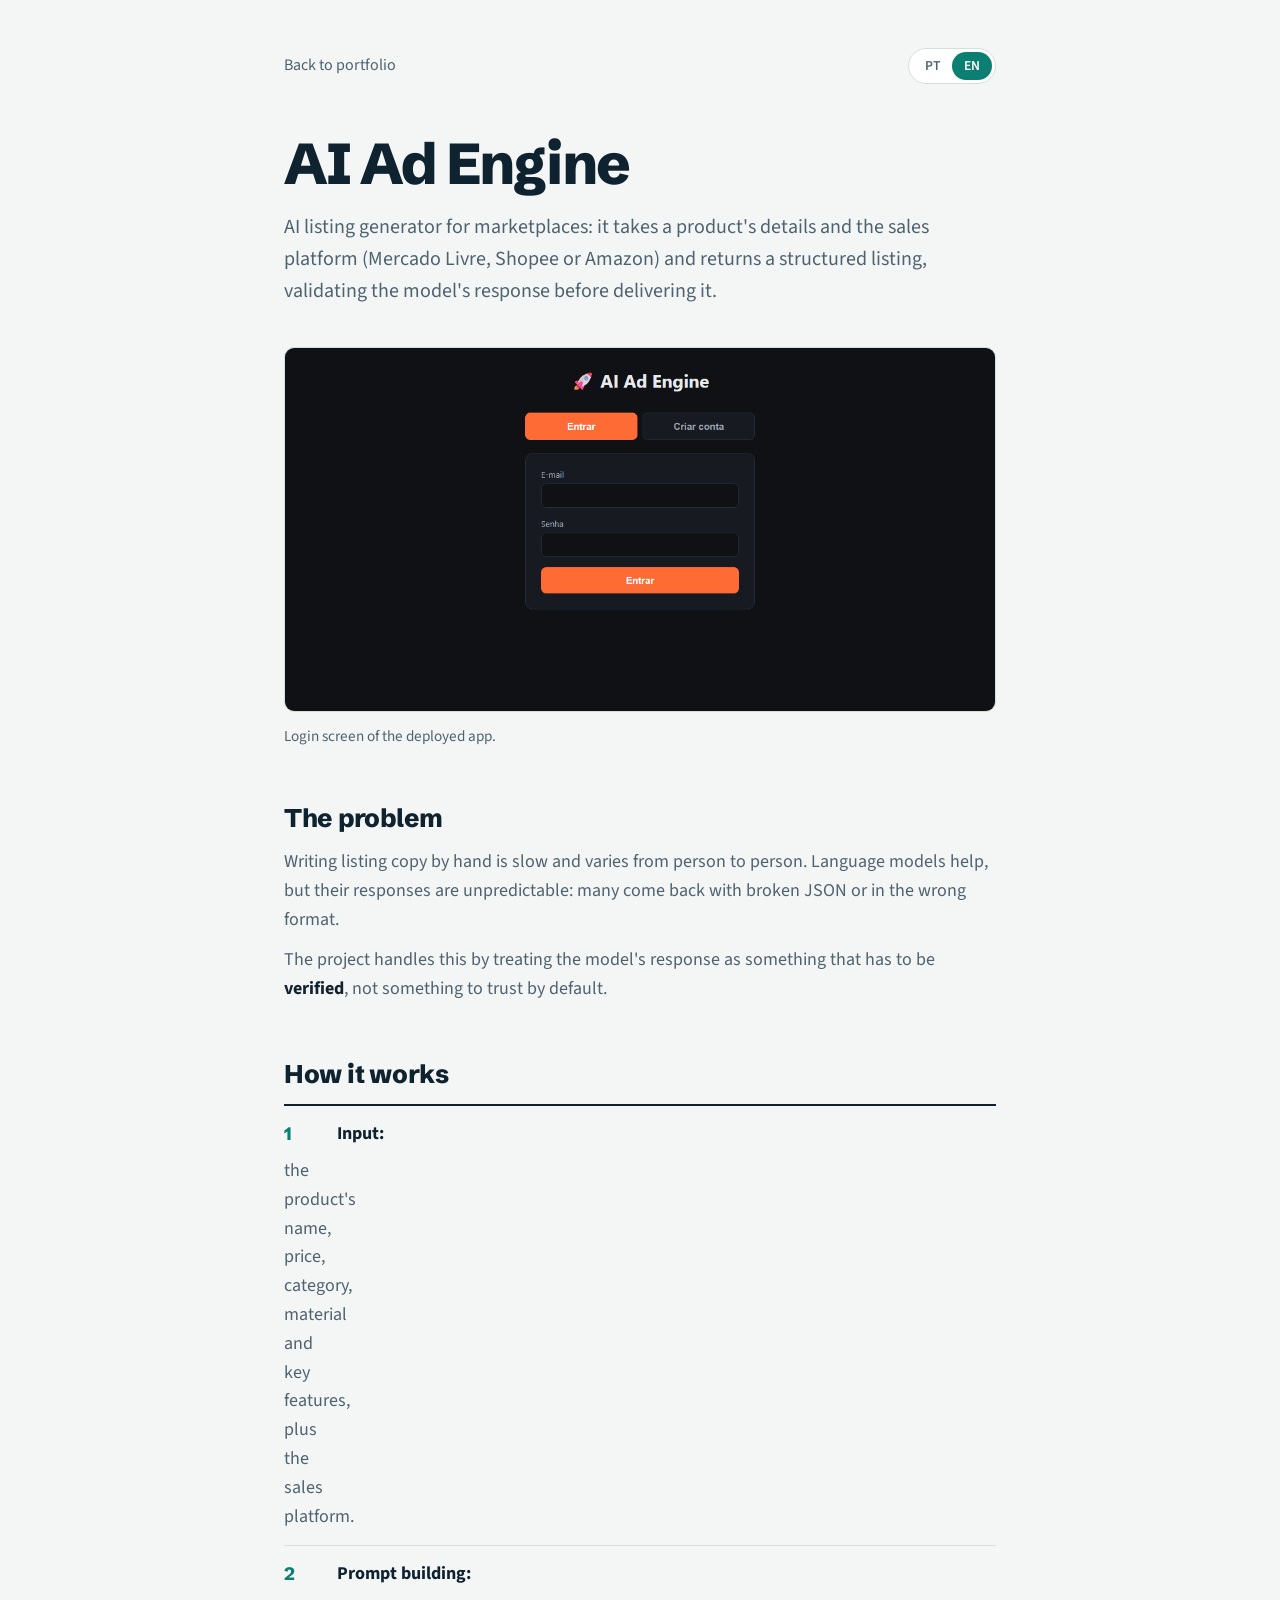
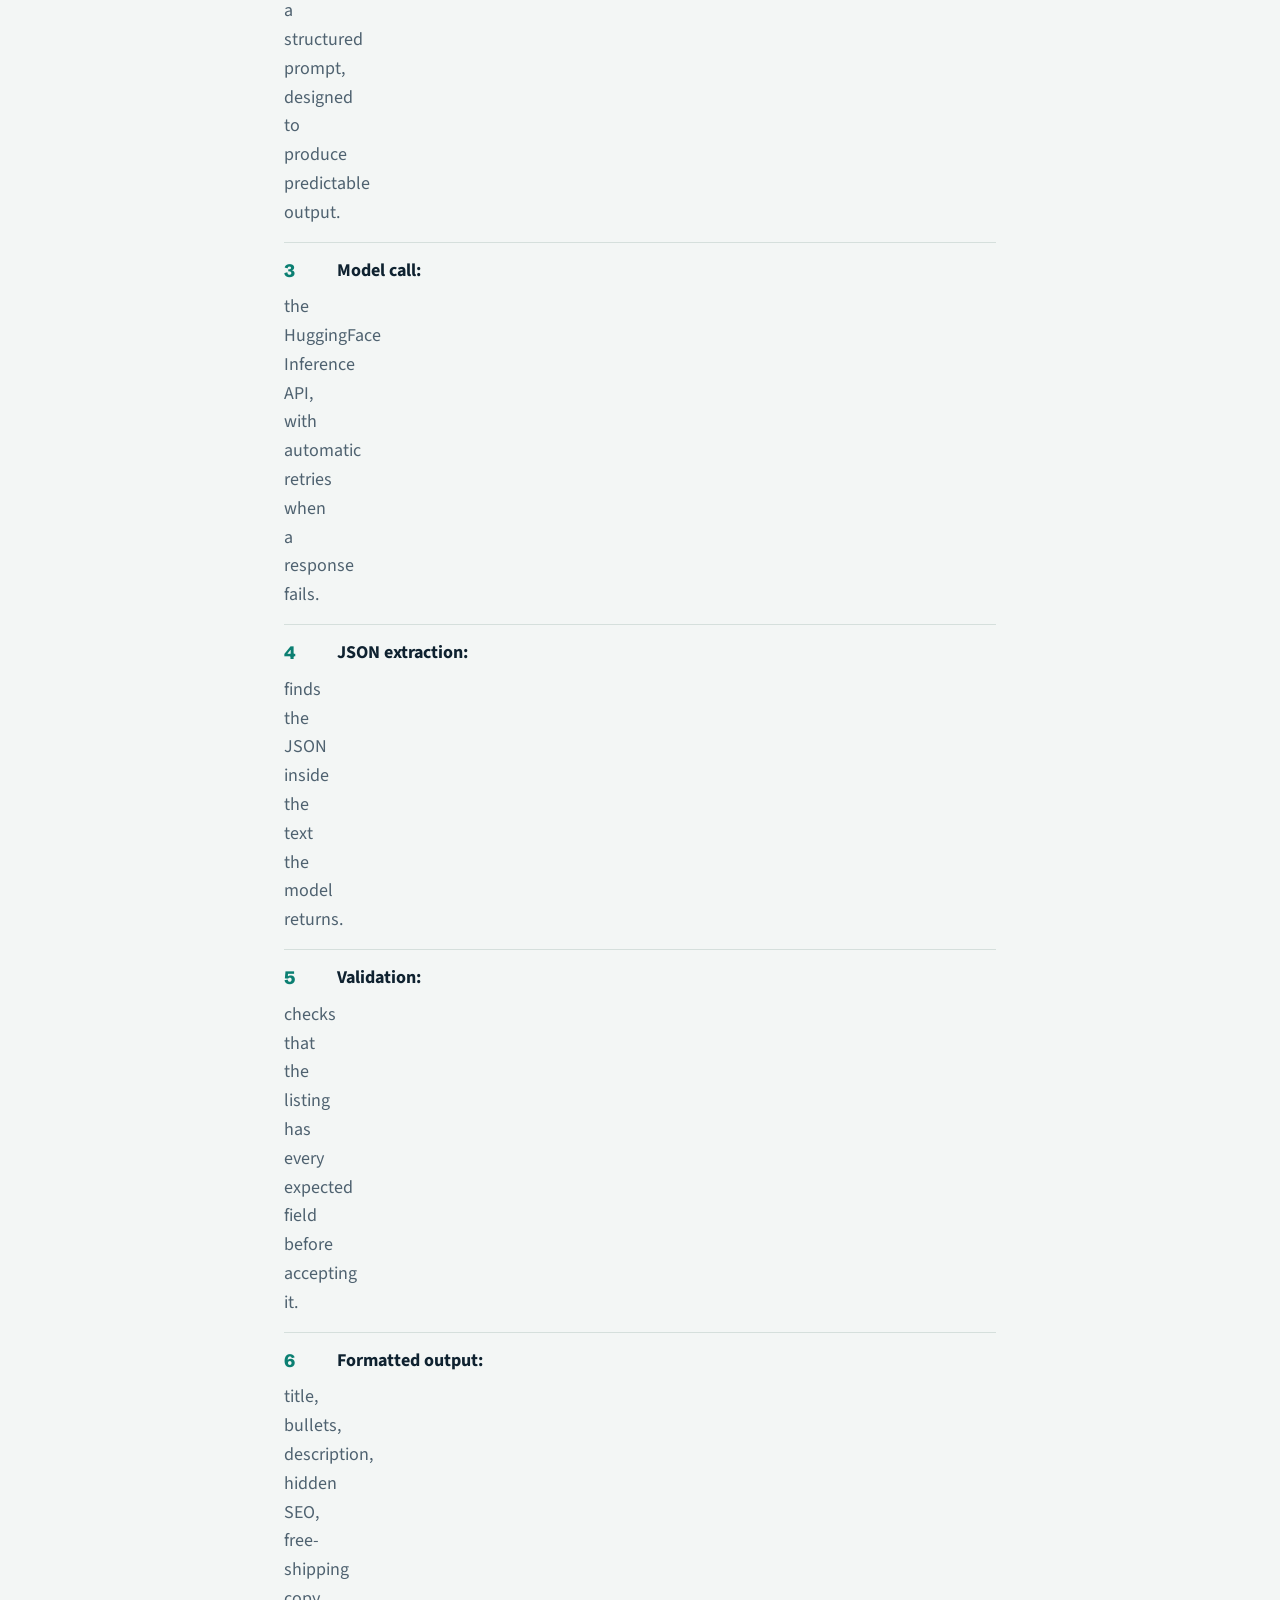
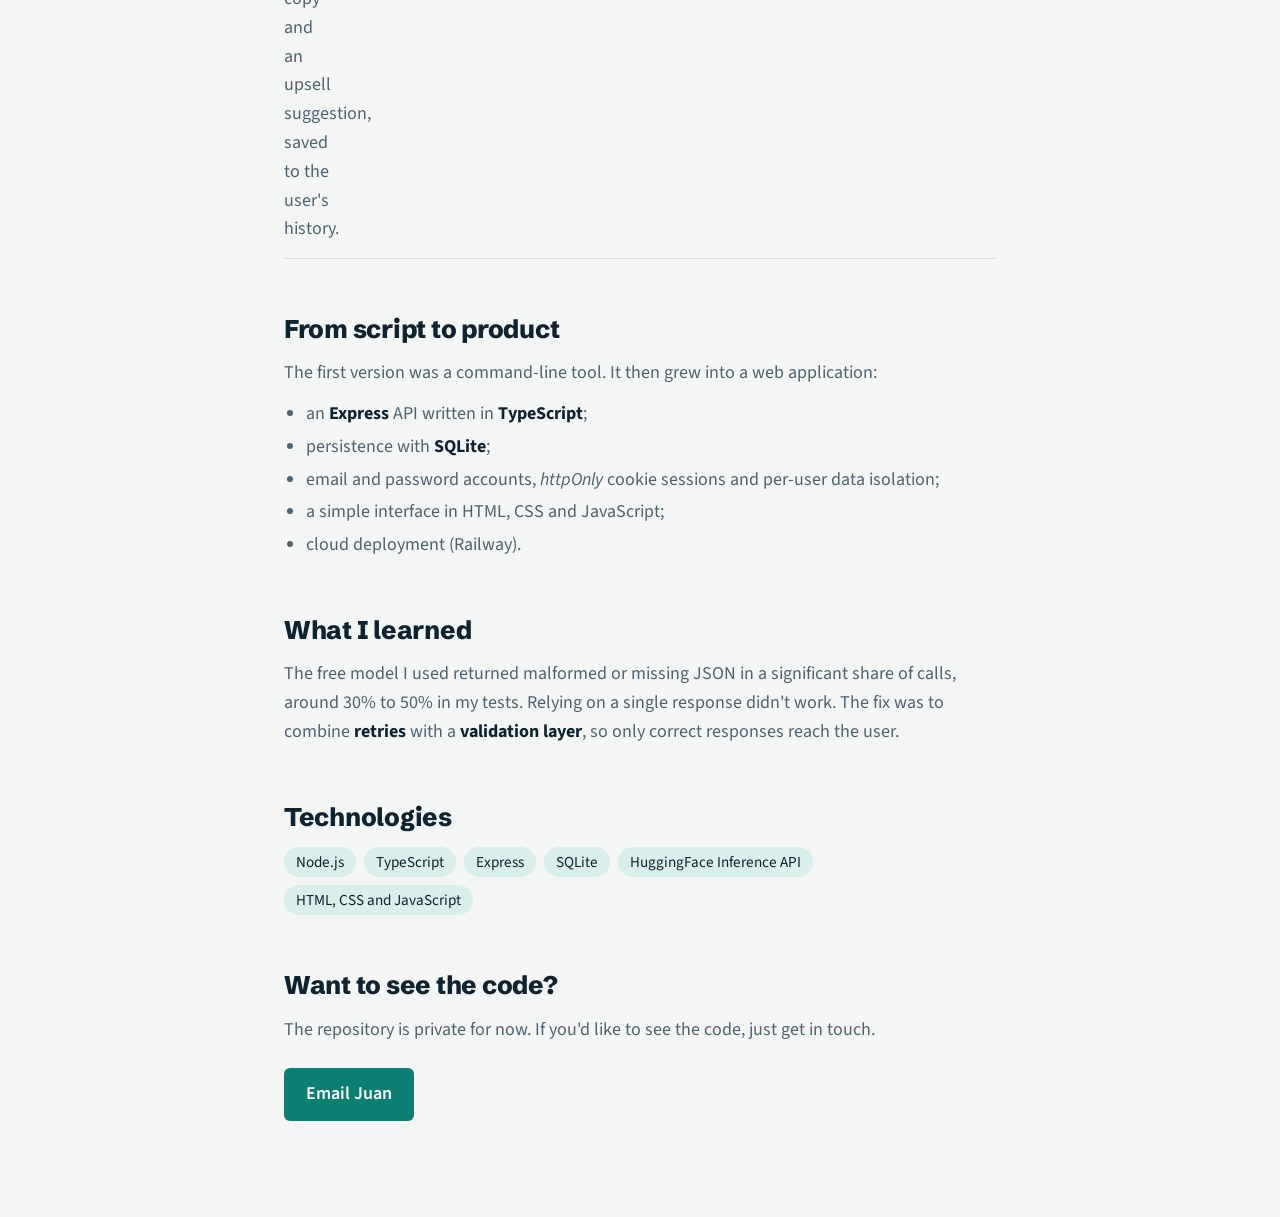
==== commit 950ab5b2: "Traduz o estudo de caso do AI Ad Engine (PT/EN) - Chave PT/EN tambem na pagina do estudo de caso - L" ====
--- a/projetos/ads-engine.html
+++ b/projetos/ads-engine.html
@@ -13,10 +13,17 @@
 </head>
 <body class="case-page">
     <main class="case">
-        <a class="back" href="../index.html#projetos">Voltar ao portfólio</a>
+        <div class="case-top">
+            <a class="back" href="../index.html#projetos" data-i18n="back">Voltar ao portfólio</a>
+            <button type="button" class="lang" id="lang" role="switch" aria-checked="false" aria-label="Mudar idioma para inglês" data-i18n-attr="aria-label:lang.label">
+                <span class="lang-opt" aria-hidden="true">PT</span>
+                <span class="lang-opt" aria-hidden="true">EN</span>
+                <span class="lang-thumb" aria-hidden="true"></span>
+            </button>
+        </div>
 
         <h1>AI Ad Engine</h1>
-        <p class="lead">
+        <p class="lead" data-i18n="lead">
             Gerador de anúncios com IA para marketplaces: recebe os dados de um
             produto e a plataforma de venda (Mercado Livre, Shopee ou Amazon) e
             devolve um anúncio estruturado, validando a resposta do modelo antes
@@ -27,47 +34,48 @@
             class="cover"
             src="../assets/images/Thumbnail_Project-07.png"
             alt="Tela de login do AI Ad Engine"
+            data-i18n-attr="alt:cover.alt"
         />
-        <p class="cover-caption">Tela de entrada da aplicação publicada.</p>
+        <p class="cover-caption" data-i18n="cover.caption">Tela de entrada da aplicação publicada.</p>
 
-        <h2>O problema</h2>
-        <p>
+        <h2 data-i18n="problem.title">O problema</h2>
+        <p data-i18n="problem.p1">
             Escrever textos de anúncio na mão é demorado e varia de pessoa para
             pessoa. Modelos de linguagem ajudam, mas as respostas são
             imprevisíveis: muitas vêm com o JSON quebrado ou fora do formato
             esperado.
         </p>
-        <p>
+        <p data-i18n-html="problem.p2">
             O projeto resolve isso tratando a resposta do modelo como algo que
             precisa ser <strong>verificado</strong>, e não como algo confiável
             por padrão.
         </p>
 
-        <h2>Como funciona</h2>
+        <h2 data-i18n="how.title">Como funciona</h2>
         <ol class="steps">
-            <li><strong>Entrada:</strong> nome, preço, categoria, material e diferenciais do produto, mais a plataforma de venda.</li>
-            <li><strong>Montagem do prompt:</strong> um prompt estruturado, pensado para gerar uma saída previsível.</li>
-            <li><strong>Chamada ao modelo:</strong> a API de inferência do HuggingFace, com novas tentativas automáticas quando a resposta falha.</li>
-            <li><strong>Extração do JSON:</strong> localiza o JSON dentro do texto devolvido pelo modelo.</li>
-            <li><strong>Validação:</strong> confere se o anúncio tem todos os campos esperados antes de aceitá-lo.</li>
-            <li><strong>Saída formatada:</strong> título, bullets, descrição, SEO oculto, texto de frete grátis e sugestão de upsell, guardados no histórico do usuário.</li>
+            <li data-i18n-html="how.s1"><strong>Entrada:</strong> nome, preço, categoria, material e diferenciais do produto, mais a plataforma de venda.</li>
+            <li data-i18n-html="how.s2"><strong>Montagem do prompt:</strong> um prompt estruturado, pensado para gerar uma saída previsível.</li>
+            <li data-i18n-html="how.s3"><strong>Chamada ao modelo:</strong> a API de inferência do HuggingFace, com novas tentativas automáticas quando a resposta falha.</li>
+            <li data-i18n-html="how.s4"><strong>Extração do JSON:</strong> localiza o JSON dentro do texto devolvido pelo modelo.</li>
+            <li data-i18n-html="how.s5"><strong>Validação:</strong> confere se o anúncio tem todos os campos esperados antes de aceitá-lo.</li>
+            <li data-i18n-html="how.s6"><strong>Saída formatada:</strong> título, bullets, descrição, SEO oculto, texto de frete grátis e sugestão de upsell, guardados no histórico do usuário.</li>
         </ol>
 
-        <h2>Do script ao produto</h2>
-        <p>
+        <h2 data-i18n="product.title">Do script ao produto</h2>
+        <p data-i18n="product.p">
             A primeira versão era uma ferramenta de linha de comando. Depois
             evoluiu para uma aplicação web:
         </p>
         <ul>
-            <li>API em <strong>Express</strong> com <strong>TypeScript</strong>;</li>
-            <li>persistência em <strong>SQLite</strong>;</li>
-            <li>contas com e-mail e senha, sessão por cookie <em>httpOnly</em> e dados isolados por usuário;</li>
-            <li>interface simples em HTML, CSS e JavaScript;</li>
-            <li>publicação na nuvem (Railway).</li>
+            <li data-i18n-html="product.l1">API em <strong>Express</strong> com <strong>TypeScript</strong>;</li>
+            <li data-i18n-html="product.l2">persistência em <strong>SQLite</strong>;</li>
+            <li data-i18n-html="product.l3">contas com e-mail e senha, sessão por cookie <em>httpOnly</em> e dados isolados por usuário;</li>
+            <li data-i18n="product.l4">interface simples em HTML, CSS e JavaScript;</li>
+            <li data-i18n="product.l5">publicação na nuvem (Railway).</li>
         </ul>
 
-        <h2>O que aprendi</h2>
-        <p>
+        <h2 data-i18n="learned.title">O que aprendi</h2>
+        <p data-i18n-html="learned.p">
             O modelo gratuito que usei devolvia JSON malformado ou ausente em uma
             parte relevante das chamadas, algo em torno de 30% a 50% nos meus
             testes. Confiar numa única resposta não funcionava. A solução foi
@@ -76,22 +84,59 @@
             cheguem ao usuário.
         </p>
 
-        <h2>Tecnologias</h2>
+        <h2 data-i18n="tech.title">Tecnologias</h2>
         <ul class="tags">
             <li>Node.js</li>
             <li>TypeScript</li>
             <li>Express</li>
             <li>SQLite</li>
             <li>HuggingFace Inference API</li>
-            <li>HTML, CSS e JavaScript</li>
+            <li data-i18n="tech.front">HTML, CSS e JavaScript</li>
         </ul>
 
-        <h2>Quer ver o código?</h2>
-        <p>
-            O repositório é privado por enquanto. Se quiser ver o código ou uma
-            demonstração, é só me chamar.
+        <h2 data-i18n="code.title">Quer ver o código?</h2>
+        <p data-i18n="code.p">
+            O repositório é privado por enquanto. Se quiser ver o código, é só
+            me chamar.
         </p>
-        <a class="contact-link" href="mailto:juanproencaf@gmail.com">Falar com o Juan</a>
+        <a class="contact-link" href="mailto:juanproencaf@gmail.com" data-i18n="code.cta">Falar com o Juan</a>
     </main>
+
+    <script>
+        window.I18N_EN = {
+            "meta.title": "AI Ad Engine | Juan Filho",
+            "meta.description": "AI Ad Engine: an AI listing generator that validates the model's responses before delivering them. A project by Juan Filho, junior full-stack developer.",
+            "lang.label": "Switch language to Portuguese",
+            "back": "Back to portfolio",
+            "lead": "AI listing generator for marketplaces: it takes a product's details and the sales platform (Mercado Livre, Shopee or Amazon) and returns a structured listing, validating the model's response before delivering it.",
+            "cover.alt": "AI Ad Engine login screen",
+            "cover.caption": "Login screen of the deployed app.",
+            "problem.title": "The problem",
+            "problem.p1": "Writing listing copy by hand is slow and varies from person to person. Language models help, but their responses are unpredictable: many come back with broken JSON or in the wrong format.",
+            "problem.p2": "The project handles this by treating the model's response as something that has to be <strong>verified</strong>, not something to trust by default.",
+            "how.title": "How it works",
+            "how.s1": "<strong>Input:</strong> the product's name, price, category, material and key features, plus the sales platform.",
+            "how.s2": "<strong>Prompt building:</strong> a structured prompt, designed to produce predictable output.",
+            "how.s3": "<strong>Model call:</strong> the HuggingFace Inference API, with automatic retries when a response fails.",
+            "how.s4": "<strong>JSON extraction:</strong> finds the JSON inside the text the model returns.",
+            "how.s5": "<strong>Validation:</strong> checks that the listing has every expected field before accepting it.",
+            "how.s6": "<strong>Formatted output:</strong> title, bullets, description, hidden SEO, free-shipping copy and an upsell suggestion, saved to the user's history.",
+            "product.title": "From script to product",
+            "product.p": "The first version was a command-line tool. It then grew into a web application:",
+            "product.l1": "an <strong>Express</strong> API written in <strong>TypeScript</strong>;",
+            "product.l2": "persistence with <strong>SQLite</strong>;",
+            "product.l3": "email and password accounts, <em>httpOnly</em> cookie sessions and per-user data isolation;",
+            "product.l4": "a simple interface in HTML, CSS and JavaScript;",
+            "product.l5": "cloud deployment (Railway).",
+            "learned.title": "What I learned",
+            "learned.p": "The free model I used returned malformed or missing JSON in a significant share of calls, around 30% to 50% in my tests. Relying on a single response didn't work. The fix was to combine <strong>retries</strong> with a <strong>validation layer</strong>, so only correct responses reach the user.",
+            "tech.title": "Technologies",
+            "tech.front": "HTML, CSS and JavaScript",
+            "code.title": "Want to see the code?",
+            "code.p": "The repository is private for now. If you'd like to see the code, just get in touch.",
+            "code.cta": "Email Juan"
+        };
+    </script>
+    <script src="../script/i18n.js"></script>
 </body>
 </html>
--- a/style/project.css
+++ b/style/project.css
@@ -4,11 +4,17 @@
   padding: 48px 24px 96px;
 }
 
+.case-top {
+  display: flex;
+  justify-content: space-between;
+  align-items: center;
+  gap: 16px;
+  margin-bottom: 48px;
+}
+
 .case .back {
-  display: inline-block;
   color: var(--ink-soft);
   font-size: 1rem;
-  margin-bottom: 48px;
   text-decoration: none;
 }
 
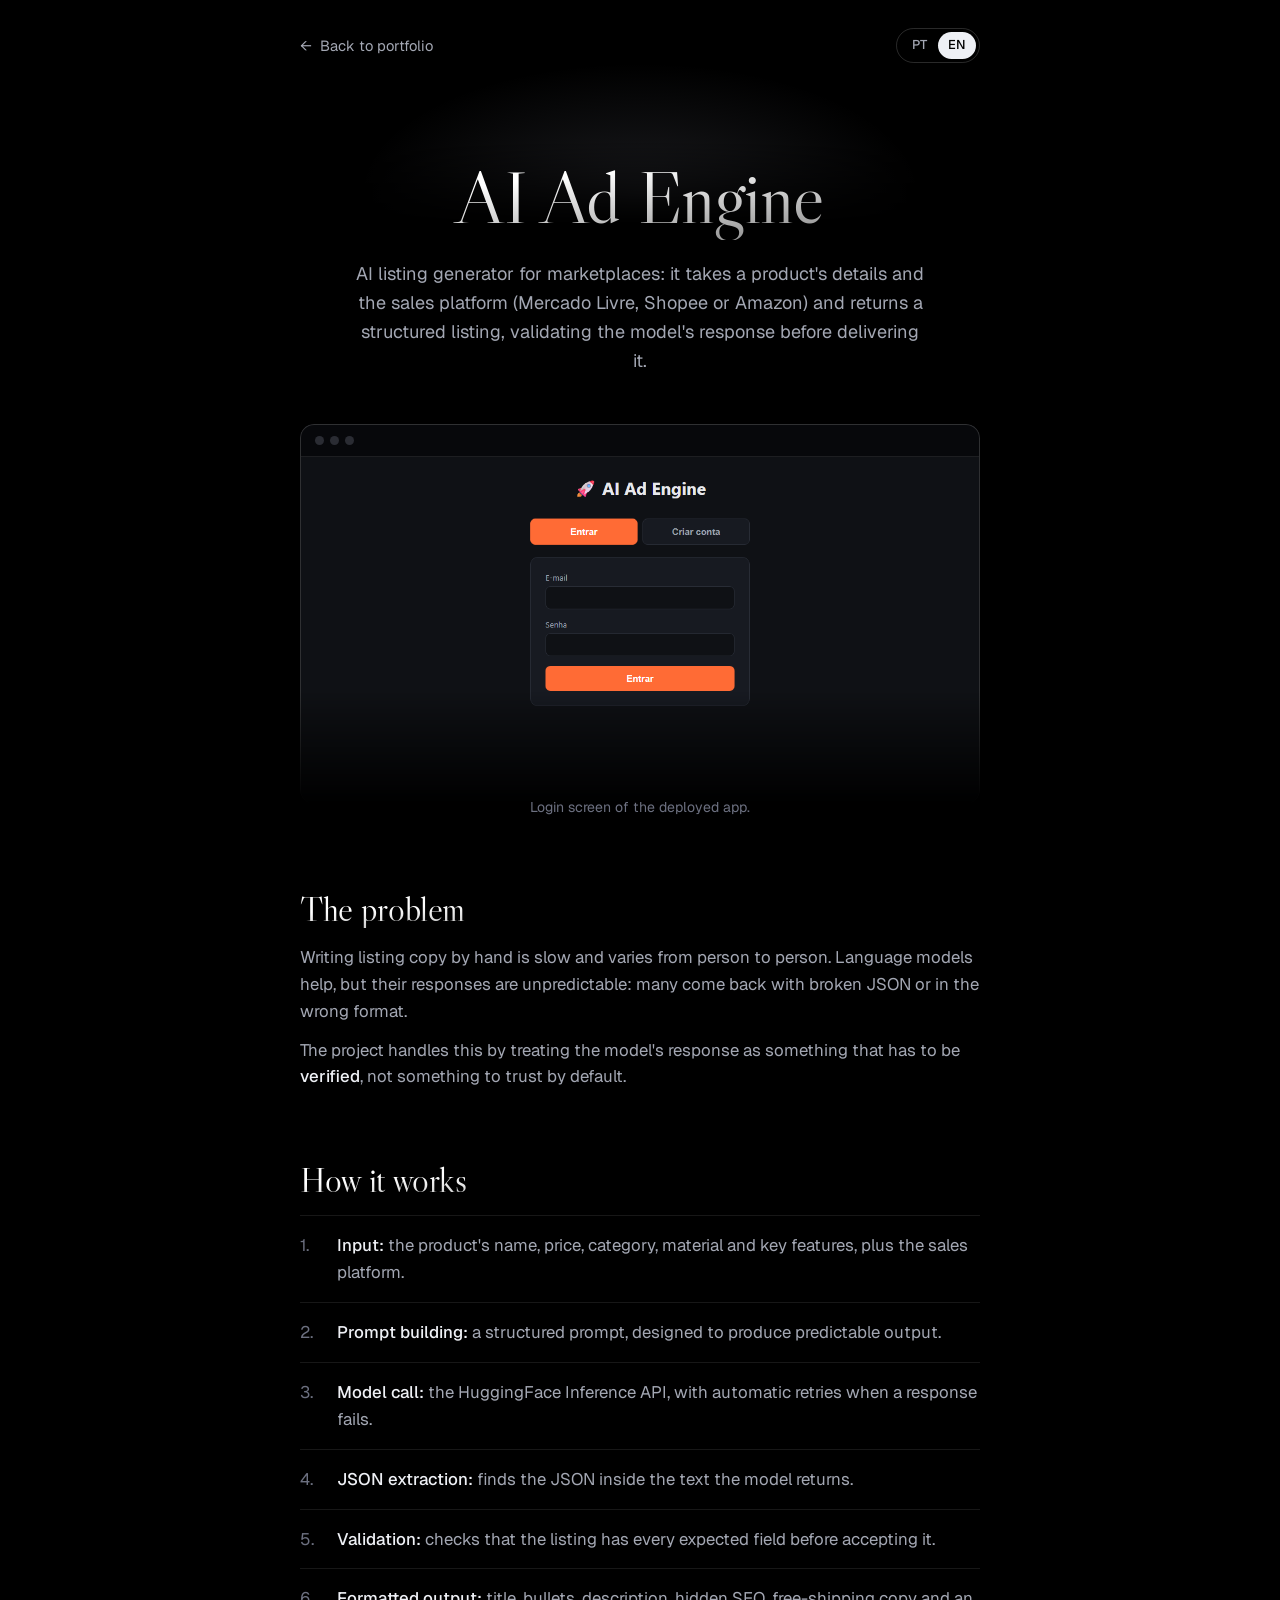
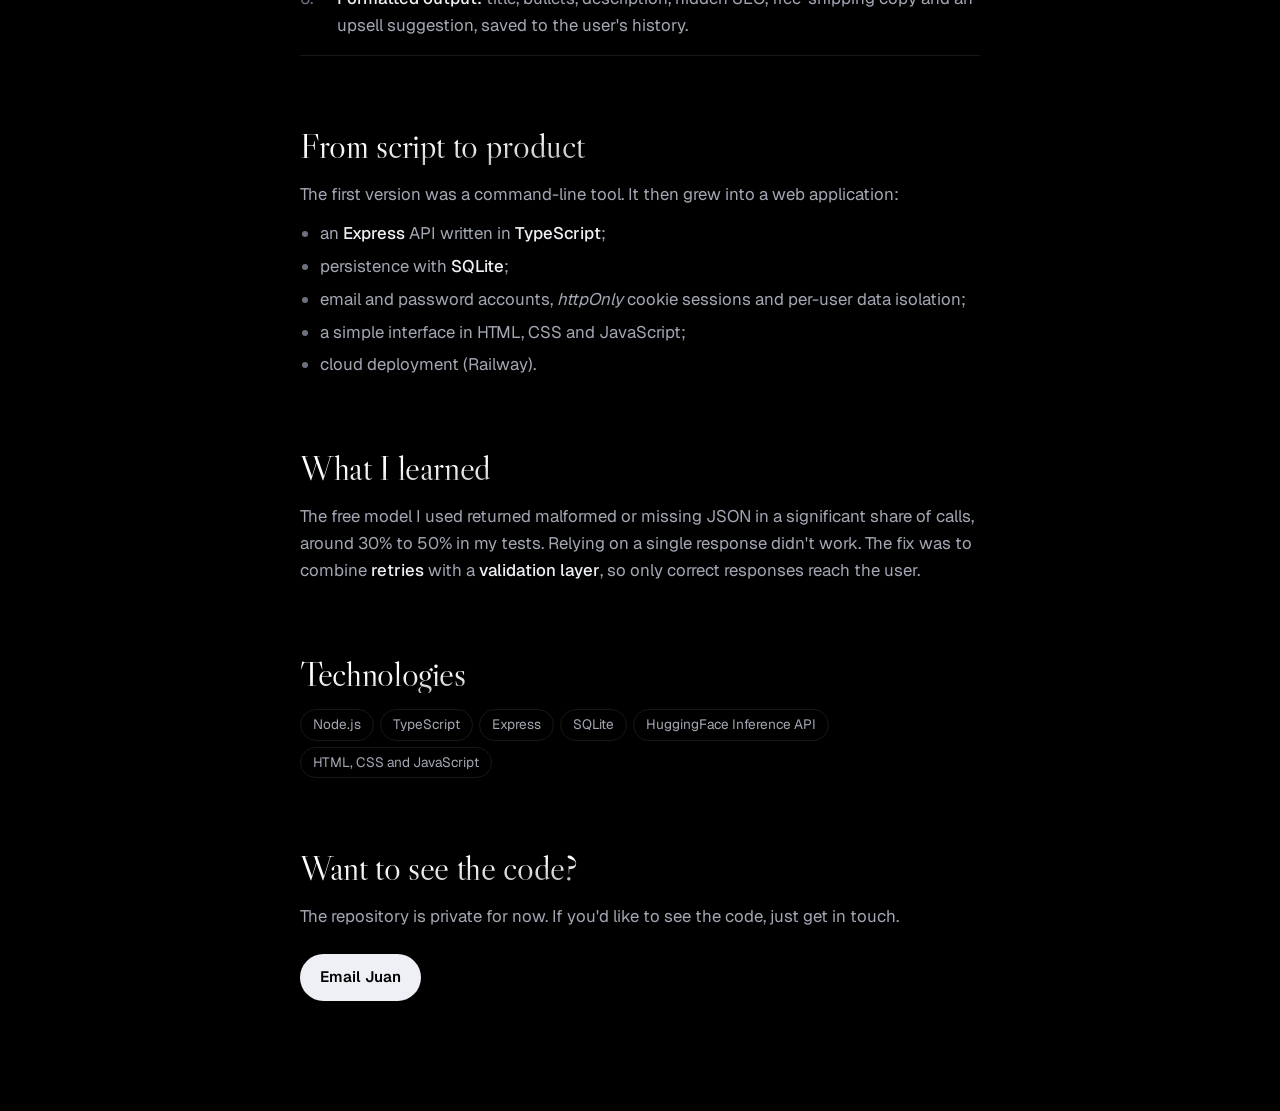
==== commit be9e9cb1: "Visual escuro inspirado no Arroba (pagina inicial e estudo de caso) Co-Authored-By: Claude Opus 5.5 " ====
--- a/projetos/ads-engine.html
+++ b/projetos/ads-engine.html
@@ -7,9 +7,10 @@
     <meta name="description" content="AI Ad Engine: gerador de anúncios com IA que valida as respostas do modelo antes de entregá-las. Projeto de Juan Filho, desenvolvedor fullstack júnior.">
     <link rel="preconnect" href="https://fonts.googleapis.com">
     <link rel="preconnect" href="https://fonts.gstatic.com" crossorigin>
+    <meta name="theme-color" content="#000000">
     <link rel="stylesheet" href="../style/index.css">
     <link rel="stylesheet" href="../style/project.css">
-    <link href="https://fonts.googleapis.com/css2?family=Schibsted+Grotesk:wght@500;700;800&family=Source+Sans+3:wght@400;600&display=swap" rel="stylesheet">
+    <link href="https://fonts.googleapis.com/css2?family=Libre+Caslon+Display&family=Geist:wght@400;500;600&display=swap" rel="stylesheet">
 </head>
 <body class="case-page">
     <main class="case">
@@ -22,23 +23,28 @@
             </button>
         </div>
 
-        <h1>AI Ad Engine</h1>
-        <p class="lead" data-i18n="lead">
-            Gerador de anúncios com IA para marketplaces: recebe os dados de um
-            produto e a plataforma de venda (Mercado Livre, Shopee ou Amazon) e
-            devolve um anúncio estruturado, validando a resposta do modelo antes
-            de entregá-la.
-        </p>
+        <div class="case-head">
+            <div class="spotlight spotlight-head" aria-hidden="true"></div>
+            <h1 class="title-gradient">AI Ad Engine</h1>
+            <p class="lead" data-i18n="lead">
+                Gerador de anúncios com IA para marketplaces: recebe os dados de um
+                produto e a plataforma de venda (Mercado Livre, Shopee ou Amazon) e
+                devolve um anúncio estruturado, validando a resposta do modelo antes
+                de entregá-la.
+            </p>
+        </div>
 
-        <img
-            class="cover"
-            src="../assets/images/Thumbnail_Project-07.png"
-            alt="Tela de login do AI Ad Engine"
-            data-i18n-attr="alt:cover.alt"
-        />
+        <figure class="cover">
+            <span class="browser-bar" aria-hidden="true"><i></i><i></i><i></i></span>
+            <img
+                src="../assets/images/Thumbnail_Project-07.png"
+                alt="Tela de login do AI Ad Engine"
+                data-i18n-attr="alt:cover.alt"
+            />
+        </figure>
         <p class="cover-caption" data-i18n="cover.caption">Tela de entrada da aplicação publicada.</p>
 
-        <h2 data-i18n="problem.title">O problema</h2>
+        <h2 class="title-gradient" data-i18n="problem.title">O problema</h2>
         <p data-i18n="problem.p1">
             Escrever textos de anúncio na mão é demorado e varia de pessoa para
             pessoa. Modelos de linguagem ajudam, mas as respostas são
@@ -51,7 +57,7 @@
             por padrão.
         </p>
 
-        <h2 data-i18n="how.title">Como funciona</h2>
+        <h2 class="title-gradient" data-i18n="how.title">Como funciona</h2>
         <ol class="steps">
             <li data-i18n-html="how.s1"><strong>Entrada:</strong> nome, preço, categoria, material e diferenciais do produto, mais a plataforma de venda.</li>
             <li data-i18n-html="how.s2"><strong>Montagem do prompt:</strong> um prompt estruturado, pensado para gerar uma saída previsível.</li>
@@ -61,7 +67,7 @@
             <li data-i18n-html="how.s6"><strong>Saída formatada:</strong> título, bullets, descrição, SEO oculto, texto de frete grátis e sugestão de upsell, guardados no histórico do usuário.</li>
         </ol>
 
-        <h2 data-i18n="product.title">Do script ao produto</h2>
+        <h2 class="title-gradient" data-i18n="product.title">Do script ao produto</h2>
         <p data-i18n="product.p">
             A primeira versão era uma ferramenta de linha de comando. Depois
             evoluiu para uma aplicação web:
@@ -74,7 +80,7 @@
             <li data-i18n="product.l5">publicação na nuvem (Railway).</li>
         </ul>
 
-        <h2 data-i18n="learned.title">O que aprendi</h2>
+        <h2 class="title-gradient" data-i18n="learned.title">O que aprendi</h2>
         <p data-i18n-html="learned.p">
             O modelo gratuito que usei devolvia JSON malformado ou ausente em uma
             parte relevante das chamadas, algo em torno de 30% a 50% nos meus
@@ -84,7 +90,7 @@
             cheguem ao usuário.
         </p>
 
-        <h2 data-i18n="tech.title">Tecnologias</h2>
+        <h2 class="title-gradient" data-i18n="tech.title">Tecnologias</h2>
         <ul class="tags">
             <li>Node.js</li>
             <li>TypeScript</li>
@@ -94,12 +100,12 @@
             <li data-i18n="tech.front">HTML, CSS e JavaScript</li>
         </ul>
 
-        <h2 data-i18n="code.title">Quer ver o código?</h2>
+        <h2 class="title-gradient" data-i18n="code.title">Quer ver o código?</h2>
         <p data-i18n="code.p">
             O repositório é privado por enquanto. Se quiser ver o código, é só
             me chamar.
         </p>
-        <a class="contact-link" href="mailto:juanproencaf@gmail.com" data-i18n="code.cta">Falar com o Juan</a>
+        <a class="btn-primary contact-link" href="mailto:juanproencaf@gmail.com" data-i18n="code.cta">Falar com o Juan</a>
     </main>
 
     <script>
--- a/style/index.css
+++ b/style/index.css
@@ -1,269 +1,430 @@
+/* Portfólio, versão escura: preto puro, luz fria e títulos em serifa com brilho */
+
 :root {
-  color-scheme: light;
-  --bg: #F3F6F5;
-  --surface: #FFFFFF;
-  --line: #D5DFDC;
-  --ink: #0F2230;
-  --ink-soft: #4F6270;
-  --accent: #0B7F72;
-  --accent-ink: #FFFFFF;
-  --accent-wash: #D9EFEB;
-  --ok: #2E9E5B;
-
-  --display: "Schibsted Grotesk", "Segoe UI", system-ui, sans-serif;
-  --body: "Source Sans 3", "Segoe UI", system-ui, sans-serif;
-}
-
-@media (prefers-color-scheme: dark) {
-  :root {
-    color-scheme: dark;
-    --bg: #0B1A22;
-    --surface: #11242E;
-    --line: #22394A;
-    --ink: #E3ECEE;
-    --ink-soft: #9AB0B8;
-    --accent: #45C4B0;
-    --accent-ink: #062019;
-    --accent-wash: #123B3A;
-    --ok: #5BD08A;
-  }
-}
-
-* { margin: 0; padding: 0; box-sizing: border-box; }
-
+  --preto: #000;
+  --superficie: #07080b;
+  --linha: rgba(255, 255, 255, .09);
+  --linha-forte: rgba(255, 255, 255, .16);
+  --tinta: #eef0f5;
+  --tinta-2: #a3a7b3;
+  --tinta-3: #6c7080;
+  --cobalto: #4a62ff;
+  --cobalto-claro: #8c9bff;
+  --cobalto-luz: rgba(74, 98, 255, .35);
+  --ok: #5bd08a;
+
+  --serifa: "Libre Caslon Display", "Georgia", serif;
+  --texto: "Geist", system-ui, sans-serif;
+
+  --largura: 1120px;
+  --gutter: clamp(16px, 4vw, 40px);
+  --raio: 14px;
+
+  color-scheme: dark;
+}
+
+* { box-sizing: border-box; margin: 0; padding: 0; }
+html { scroll-behavior: smooth; scroll-padding-top: 80px; }
 body {
-  background: var(--bg);
-  color: var(--ink);
-  font-family: var(--body);
-  font-size: 1.125rem;
-  line-height: 1.6;
-}
-
-img { max-width: 100%; height: auto; display: block; }
+  background: var(--preto);
+  color: var(--tinta-2);
+  font: 400 1.05rem/1.6 var(--texto);
+  -webkit-font-smoothing: antialiased;
+}
+main { overflow-x: clip; }
+img { display: block; max-width: 100%; height: auto; }
 a { color: inherit; }
-:focus-visible { outline: 3px solid var(--accent); outline-offset: 3px; border-radius: 2px; }
-
-h1, h2, h3 { font-family: var(--display); line-height: 1.1; text-wrap: balance; }
-
-.page {
-  max-width: 1120px;
-  margin-inline: auto;
-  padding-inline: 24px;
-}
-
-/* Cabeçalho */
-.site-head {
-  display: flex;
-  justify-content: space-between;
-  align-items: center;
-  gap: 16px;
-  flex-wrap: wrap;
-  padding-block: 24px;
-}
-.site-head .name { font-family: var(--display); font-weight: 800; font-size: 1.2rem; text-decoration: none; }
-.site-head nav { display: flex; gap: 24px; flex-wrap: wrap; font-size: 1rem; }
-.site-head nav a { color: var(--ink-soft); text-decoration: none; }
-.site-head nav a:hover { color: var(--ink); }
-.head-right { display: flex; align-items: center; gap: 24px; flex-wrap: wrap; }
+ul, ol { list-style: none; }
+button { font: inherit; color: inherit; cursor: pointer; }
+:focus-visible { outline: 2px solid var(--cobalto); outline-offset: 3px; border-radius: 6px; }
+
+/* ---------- Títulos: serifa com brilho de cima para baixo ---------- */
+
+.title-gradient {
+  font-family: var(--serifa);
+  font-weight: 400;
+  color: var(--tinta);
+  background: linear-gradient(to bottom right, #fff 30%, rgba(255, 255, 255, .45));
+  -webkit-background-clip: text;
+  background-clip: text;
+  -webkit-text-fill-color: transparent;
+  letter-spacing: -.01em;
+  line-height: 1.05;
+  text-wrap: balance;
+}
+h2.title-gradient { font-size: clamp(2.1rem, 4.6vw, 3.4rem); }
+h3 { color: var(--tinta); font-weight: 500; line-height: 1.25; }
+
+/* Luz de holofote atrás dos títulos: só a metade de cima do brilho */
+.spotlight {
+  position: absolute;
+  pointer-events: none;
+  background: radial-gradient(closest-side, rgba(200, 205, 230, .13), transparent);
+  -webkit-mask-image: linear-gradient(#000 30%, transparent 62%);
+  mask-image: linear-gradient(#000 30%, transparent 62%);
+}
+
+/* ---------- Topo ---------- */
+
+.topbar {
+  position: sticky; top: 0; z-index: 20;
+  background: rgba(0, 0, 0, .55);
+  backdrop-filter: blur(14px) saturate(1.4);
+  -webkit-backdrop-filter: blur(14px) saturate(1.4);
+  border-bottom: 1px solid var(--linha);
+}
+.topbar-inner {
+  max-width: var(--largura); margin: 0 auto;
+  padding: 12px var(--gutter);
+  display: flex; align-items: center; gap: 32px;
+}
+.name { font-family: var(--serifa); font-size: 1.35rem; line-height: 1; color: var(--tinta); text-decoration: none; }
+.menu { display: flex; gap: 26px; margin-right: auto; }
+.menu a { font-size: .9rem; text-decoration: none; color: var(--tinta-2); transition: color .2s; }
+.menu a:hover { color: var(--tinta); }
 
 /* Chave de idioma */
 .lang {
   position: relative;
   display: inline-grid;
   grid-template-columns: 1fr 1fr;
-  width: 88px;
+  width: 84px;
   padding: 3px;
-  border: 1px solid var(--line);
+  border: 1px solid var(--linha-forte);
   border-radius: 999px;
-  background: var(--surface);
-  font: 600 .85rem/1 var(--body);
-  color: var(--ink-soft);
-  cursor: pointer;
-}
-.lang:hover { border-color: var(--ink-soft); }
+  background: none;
+  font: 500 .8rem/1 var(--texto);
+  color: var(--tinta-2);
+}
+.lang:hover { border-color: rgba(255, 255, 255, .3); }
 .lang-opt { position: relative; z-index: 1; padding: 7px 0; text-align: center; transition: color .25s ease; }
 .lang-thumb {
   position: absolute;
   top: 3px; bottom: 3px; left: 3px;
   width: calc(50% - 3px);
   border-radius: 999px;
-  background: var(--accent);
+  background: var(--tinta);
   transition: transform .25s ease;
 }
 .lang[aria-checked="false"] .lang-opt:first-child,
-.lang[aria-checked="true"] .lang-opt:nth-child(2) { color: var(--accent-ink); }
+.lang[aria-checked="true"] .lang-opt:nth-child(2) { color: #000; }
 .lang[aria-checked="true"] .lang-thumb { transform: translateX(100%); }
 
-/* Abertura */
+/* ---------- Abertura ---------- */
+
 .hero {
+  max-width: var(--largura); margin: 0 auto;
+  padding: clamp(48px, 8vw, 110px) var(--gutter) clamp(40px, 6vw, 72px);
   display: grid;
-  grid-template-columns: 1fr;
-  gap: 48px;
-  padding-block: 56px 88px;
-}
-@media (min-width: 900px) {
-  .hero { grid-template-columns: 7fr 4fr; align-items: end; padding-block: 88px 120px; }
-}
-
-.who { display: flex; align-items: center; gap: 16px; margin-bottom: 32px; flex-wrap: wrap; }
-.avatar { width: 64px; height: 64px; border-radius: 50%; object-fit: cover; }
+  grid-template-columns: 1.3fr .7fr;
+  align-items: center;
+  gap: 40px;
+  animation: entrar 1.6s cubic-bezier(.2, .7, .2, 1) both;
+}
+@keyframes entrar {
+  0% { opacity: 0; transform: scale(.97); }
+  25% { opacity: 0; }
+  100% { opacity: 1; transform: none; }
+}
 
 .availability {
   display: inline-flex; align-items: center; gap: 10px;
   padding: 6px 14px;
-  border: 1px solid var(--line); border-radius: 999px;
-  background: var(--surface);
-  font-size: .95rem; text-decoration: none;
-}
-.availability:hover { border-color: var(--ok); }
+  border: 1px solid var(--linha-forte); border-radius: 999px;
+  font-size: .88rem; color: var(--tinta); text-decoration: none;
+  transition: background .2s;
+}
+.availability:hover { background: rgba(255, 255, 255, .06); }
 .availability .dot {
-  width: 8px; height: 8px; border-radius: 50%;
+  width: 7px; height: 7px; border-radius: 50%;
   background: var(--ok);
-  animation: pulse 2s infinite;
-}
-@keyframes pulse {
-  0% { box-shadow: 0 0 0 0 rgba(46, 158, 91, .55); }
-  70% { box-shadow: 0 0 0 8px rgba(46, 158, 91, 0); }
-  100% { box-shadow: 0 0 0 0 rgba(46, 158, 91, 0); }
+  box-shadow: 0 0 10px var(--ok);
 }
 
 .hero h1 {
-  font-weight: 800;
-  font-size: clamp(2.4rem, 5.6vw, 4.4rem);
-  letter-spacing: -.025em;
-  line-height: 1.02;
-  max-width: 15em;
-  margin-bottom: 24px;
-}
-.lede { font-size: 1.25rem; color: var(--ink-soft); max-width: 34em; margin-bottom: 32px; }
-
-.actions { display: flex; gap: 12px; flex-wrap: wrap; }
-.btn {
+  margin-top: 26px;
+  font-size: clamp(2.5rem, 5.4vw, 4.5rem);
+  padding-bottom: .08em;
+  max-width: 14em;
+}
+.lede { margin-top: 22px; max-width: 32rem; font-size: clamp(1rem, 1.6vw, 1.13rem); }
+
+.actions { display: flex; gap: 10px; flex-wrap: wrap; margin-top: 34px; }
+.btn-primary, .btn-ghost {
   display: inline-block;
-  font-weight: 600; font-size: 1.05rem;
-  padding: 12px 22px;
-  border-radius: 6px;
-  background: var(--accent); color: var(--accent-ink);
-  border: 2px solid var(--accent);
+  padding: 11px 20px;
+  border-radius: 999px;
+  font-weight: 500; font-size: .95rem;
   text-decoration: none;
-}
-.btn:hover { filter: brightness(1.08); }
-.btn-ghost { background: transparent; color: var(--ink); border-color: var(--line); }
-.btn-ghost:hover { border-color: var(--ink); filter: none; }
-
-.facts { display: grid; gap: 0; border-top: 2px solid var(--ink); }
-.facts div { display: grid; grid-template-columns: 6.5em 1fr; gap: 12px; padding-block: 14px; border-bottom: 1px solid var(--line); }
-.facts dt { color: var(--ink-soft); font-size: 1rem; }
-.facts dd { font-size: 1rem; font-weight: 600; }
-
-/* Seções */
-.block { padding-block: 88px; border-top: 1px solid var(--line); }
-.block > h2 { font-size: clamp(2rem, 4vw, 2.8rem); font-weight: 800; letter-spacing: -.02em; margin-bottom: 12px; }
-.intro { color: var(--ink-soft); max-width: 36em; margin-bottom: 48px; }
-
-/* Projetos em destaque */
+  transition: background .2s, transform .15s;
+}
+.btn-primary { background: var(--tinta); color: #000; border: 0; font-weight: 600; }
+.btn-primary:hover { background: #fff; }
+.btn-primary:active { transform: scale(.98); }
+.btn-ghost { border: 1px solid var(--linha-forte); color: var(--tinta); }
+.btn-ghost:hover { background: rgba(255, 255, 255, .06); }
+
+/* Foto com a borda de luz girando, no lugar do @ do Arroba */
+@property --angulo {
+  syntax: "<angle>";
+  inherits: false;
+  initial-value: 0deg;
+}
+@keyframes girar { to { --angulo: 360deg; } }
+
+.hero-object { position: relative; display: grid; place-items: center; }
+.hero-object .spotlight {
+  inset: -30%;
+  -webkit-mask-image: none; mask-image: none;
+  background: radial-gradient(closest-side, rgba(110, 125, 255, .2), rgba(110, 125, 255, .05) 60%, transparent);
+}
+.portrait {
+  position: relative;
+  width: min(100%, 300px);
+  aspect-ratio: 1;
+  padding: 6px;
+  border-radius: 50%;
+  border: 1px solid transparent;
+  background:
+    linear-gradient(var(--preto), var(--preto)) padding-box,
+    conic-gradient(from var(--angulo), transparent 0%, transparent 62%, var(--cobalto) 80%, #fff 88%, transparent 96%) border-box,
+    linear-gradient(var(--linha-forte), var(--linha-forte)) border-box;
+  animation: girar 6s linear infinite;
+  box-shadow: 0 0 80px -20px var(--cobalto-luz);
+}
+.portrait img { width: 100%; height: 100%; border-radius: 50%; object-fit: cover; filter: saturate(.85); }
+
+/* Fatos rápidos: linhas finas, como a lista do que vem no site do Arroba */
+.facts {
+  max-width: var(--largura); margin: 0 auto;
+  padding: 0 var(--gutter);
+  display: grid; grid-template-columns: repeat(4, 1fr);
+}
+.facts div { padding: 22px 20px 24px; border-top: 1px solid var(--linha); border-bottom: 1px solid var(--linha); }
+.facts div:first-child { padding-left: 0; }
+.facts div + div { border-left: 1px solid var(--linha); }
+.facts dt { font-size: .85rem; color: var(--tinta-3); }
+.facts dd { margin-top: 4px; color: var(--tinta); font-size: .95rem; }
+
+/* ---------- Faixa de ferramentas ---------- */
+
+.ticker {
+  max-width: var(--largura); margin: 0 auto;
+  padding: clamp(48px, 7vw, 80px) 0 0;
+  text-align: center;
+}
+.ticker-label { font-size: .9rem; color: var(--tinta-3); padding: 0 var(--gutter); }
+.ticker-track {
+  display: flex; gap: 48px;
+  margin-top: 22px;
+  overflow: hidden;
+  -webkit-mask-image: linear-gradient(to right, transparent, #000 15%, #000 85%, transparent);
+  mask-image: linear-gradient(to right, transparent, #000 15%, #000 85%, transparent);
+}
+.ticker-row { flex: none; display: flex; gap: 48px; animation: rolar 38s linear infinite; }
+.ticker-row li { font-family: var(--serifa); font-size: clamp(1.3rem, 2.4vw, 1.7rem); color: #6f7385; white-space: nowrap; }
+@keyframes rolar { to { transform: translateX(calc(-100% - 48px)); } }
+
+/* ---------- Seções ---------- */
+
+.section {
+  max-width: var(--largura); margin: 0 auto;
+  padding: clamp(72px, 11vw, 136px) var(--gutter) 0;
+}
+.section-head { position: relative; text-align: center; max-width: 40rem; margin: 0 auto; }
+.section-head h2, .section-head p { position: relative; }
+.section-head p { margin-top: 16px; font-size: 1.05rem; }
+.spotlight-head { width: min(560px, 120%); height: 260px; left: 50%; top: -110px; transform: translateX(-50%); }
+
+/* ---------- Projetos em destaque ---------- */
+
 .feature {
+  margin-top: 56px;
   display: grid;
-  grid-template-columns: 1fr;
-  gap: 28px;
-  padding-block: 40px;
-}
-.feature + .feature { border-top: 1px solid var(--line); }
-@media (min-width: 900px) {
-  .feature { grid-template-columns: 7fr 5fr; gap: 48px; align-items: center; }
-}
-.feature-visual { border-radius: 10px; overflow: hidden; border: 1px solid var(--line); }
-.feature-visual.shot { display: block; }
-.feature-visual.shot:hover { border-color: var(--accent); }
-.feature-text h3 { font-size: 1.9rem; font-weight: 800; letter-spacing: -.01em; margin-bottom: 12px; }
-.feature-text p { color: var(--ink-soft); max-width: 32em; }
-
-.chips { list-style: none; display: flex; flex-wrap: wrap; gap: 8px; margin-block: 20px; }
-.chips li { font-size: .9rem; padding: 3px 12px; border-radius: 999px; background: var(--accent-wash); color: var(--ink); }
+  grid-template-columns: 7fr 5fr;
+  gap: 48px;
+  align-items: center;
+}
+.feature + .feature { margin-top: 88px; }
+.feature:nth-of-type(even) .feature-visual { order: 2; }
+
+.feature-visual {
+  display: block;
+  border: 1px solid var(--linha-forte);
+  border-radius: var(--raio);
+  overflow: hidden;
+  background: var(--superficie);
+  box-shadow: 0 -30px 120px -40px var(--cobalto-luz);
+}
+.feature-text h3 { font-family: var(--serifa); font-weight: 400; font-size: clamp(1.8rem, 3vw, 2.3rem); line-height: 1.1; }
+.feature-text p { margin-top: 12px; max-width: 32em; }
+
+.chips { display: flex; flex-wrap: wrap; gap: 6px; margin-block: 22px; }
+.chips li { font-size: .82rem; padding: 4px 11px; border-radius: 999px; border: 1px solid var(--linha); color: var(--tinta-2); }
 
 .links { display: flex; flex-wrap: wrap; align-items: baseline; gap: 8px 20px; }
-.links a { color: var(--accent); font-weight: 600; text-underline-offset: 4px; }
-.links span { font-size: .95rem; }
+.feature-text .links { margin-top: 0; }
+.links a { color: var(--tinta); font-weight: 500; text-decoration: none; border-bottom: 1px solid var(--cobalto); padding-bottom: 2px; transition: border-color .2s; }
+.links a:hover { border-color: var(--tinta); }
+.links span { font-size: .9rem; color: var(--tinta-3); }
+
+/* Captura em moldura de navegador, sumindo no preto embaixo */
+.browser {
+  -webkit-mask-image: linear-gradient(to bottom, #000 70%, transparent 100%);
+  mask-image: linear-gradient(to bottom, #000 70%, transparent 100%);
+  transition: border-color .2s;
+}
+.browser:hover { border-color: rgba(255, 255, 255, .3); }
+.browser-bar { display: flex; gap: 6px; padding: 11px 14px; border-bottom: 1px solid var(--linha); }
+.browser-bar i { width: 9px; height: 9px; border-radius: 50%; background: #2a2c33; }
 
 /* Diagrama do AI Ad Engine */
 .pipeline {
-  background: var(--surface);
-  padding: 24px;
-  display: grid;
-  gap: 16px;
-}
-.io { border: 1px solid var(--line); border-radius: 8px; padding: 12px 16px; }
-.io-label { display: block; font-size: .85rem; color: var(--ink-soft); margin-bottom: 2px; }
-.io p { font-weight: 600; }
-.io-out { border-color: var(--accent); }
-.io-out ul { list-style: none; display: flex; flex-wrap: wrap; gap: 6px 8px; margin-top: 4px; }
-.io-out li { font-weight: 600; font-size: .95rem; }
+  padding: 22px;
+  display: grid; gap: 14px;
+  background: radial-gradient(120% 70% at 50% 0%, rgba(255, 255, 255, .045), transparent 70%), var(--superficie);
+}
+.io { border: 1px solid var(--linha); border-radius: 10px; padding: 12px 16px; background: #030304; }
+.io-label { display: block; font-size: .8rem; color: var(--tinta-3); margin-bottom: 2px; }
+.io p { color: var(--tinta); font-weight: 500; font-size: .98rem; }
+.io-out { border-color: var(--cobalto); box-shadow: 0 0 24px -8px var(--cobalto-luz); }
+.io-out ul { display: flex; flex-wrap: wrap; gap: 6px 8px; margin-top: 4px; }
+.io-out li { color: var(--tinta); font-weight: 500; font-size: .92rem; }
 .io-out li:not(:last-child)::after { content: ","; }
-.flow { list-style: none; display: grid; grid-template-columns: repeat(2, 1fr); gap: 8px; counter-reset: passo; }
-@media (min-width: 560px) { .flow { grid-template-columns: repeat(4, 1fr); } }
+.flow { display: grid; grid-template-columns: repeat(4, 1fr); gap: 8px; counter-reset: passo; }
 .flow li {
   counter-increment: passo;
-  font-size: .92rem; line-height: 1.3;
+  font-size: .85rem; line-height: 1.3;
   padding: 10px 12px;
-  background: var(--bg);
-  border-radius: 6px;
-}
-.flow li::before { content: counter(passo); display: block; font-family: var(--display); font-weight: 800; color: var(--accent); }
-.flow li.check { background: var(--accent-wash); }
+  border: 1px solid var(--linha);
+  border-radius: 10px;
+  color: var(--tinta-2);
+}
+.flow li::before { content: counter(passo) "."; display: block; color: var(--tinta-3); margin-bottom: 2px; }
+.flow li.check { color: var(--tinta); border-color: var(--cobalto); }
 
 /* Galeria de cursos */
-.sub { font-size: 1.35rem; font-weight: 700; margin-block: 56px 24px; }
-.gallery { list-style: none; display: grid; grid-template-columns: 1fr; gap: 32px 24px; }
-@media (min-width: 620px) { .gallery { grid-template-columns: repeat(2, 1fr); } }
-@media (min-width: 960px) { .gallery { grid-template-columns: repeat(3, 1fr); } }
-.gallery a { display: grid; gap: 12px; text-decoration: none; }
-.gallery img { border-radius: 8px; border: 1px solid var(--line); aspect-ratio: 556 / 284; object-fit: cover; width: 100%; }
-.gallery a:hover img { border-color: var(--accent); }
-.gallery a:hover strong { color: var(--accent); }
-.gallery strong { font-family: var(--display); font-size: 1.1rem; }
-.gallery p { color: var(--ink-soft); font-size: 1rem; margin-top: 2px; }
-
-/* Habilidades */
-.skills { display: grid; grid-template-columns: 1fr; gap: 40px; margin-top: 40px; }
-@media (min-width: 820px) { .skills { grid-template-columns: repeat(3, 1fr); } }
-.skills > div { border-top: 2px solid var(--ink); padding-top: 16px; }
-.skills h3 { font-size: 1.35rem; font-weight: 700; margin-bottom: 8px; }
-.skills p { color: var(--ink-soft); }
-.skills .proof { margin-top: 12px; font-size: .95rem; color: var(--ink); }
-
-/* Contato */
-.contact { display: grid; grid-template-columns: 1fr; gap: 40px; padding-bottom: 48px; }
-@media (min-width: 900px) { .contact { grid-template-columns: 1fr 1fr; gap: 64px; } }
-.contact h2 { font-size: clamp(2rem, 4vw, 2.8rem); font-weight: 800; letter-spacing: -.02em; margin-bottom: 12px; }
-.contact-head p { color: var(--ink-soft); max-width: 30em; margin-bottom: 24px; }
-.email { display: flex; flex-wrap: wrap; align-items: center; gap: 12px; }
-.email a { font-family: var(--display); font-weight: 700; font-size: clamp(1.1rem, 2.4vw, 1.5rem); color: var(--accent); text-underline-offset: 5px; overflow-wrap: anywhere; }
-.copy {
-  font: inherit; font-size: .95rem; cursor: pointer;
-  padding: 6px 14px; border-radius: 6px;
-  background: transparent; color: var(--ink); border: 1px solid var(--line);
-}
-.copy:hover { border-color: var(--ink); }
-
-.contact-links { list-style: none; border-top: 2px solid var(--ink); align-self: start; }
+.sub { margin-top: 112px; text-align: center; font-family: var(--serifa); font-weight: 400; font-size: clamp(1.6rem, 3vw, 2.1rem); }
+.gallery { margin-top: 36px; display: grid; grid-template-columns: repeat(3, 1fr); gap: 36px 20px; }
+.gallery a { display: grid; gap: 14px; text-decoration: none; }
+.gallery img {
+  width: 100%;
+  aspect-ratio: 556 / 284; object-fit: cover;
+  border-radius: 10px; border: 1px solid var(--linha);
+  opacity: .85;
+  transition: opacity .2s, border-color .2s;
+}
+.gallery a:hover img { opacity: 1; border-color: var(--linha-forte); }
+.gallery strong { color: var(--tinta); font-weight: 500; }
+.gallery p { margin-top: 2px; font-size: .92rem; }
+
+/* ---------- Habilidades ---------- */
+
+.skills {
+  margin-top: 52px;
+  display: grid; grid-template-columns: repeat(3, 1fr);
+  border-top: 1px solid var(--linha);
+  border-bottom: 1px solid var(--linha);
+}
+.skills > div { padding: 28px 24px 30px; }
+.skills > div:first-child { padding-left: 0; }
+.skills > div + div { border-left: 1px solid var(--linha); }
+.skills h3 { font-size: 1.05rem; }
+.skills p { margin-top: 6px; font-size: .95rem; }
+.skills .proof { margin-top: 14px; font-size: .85rem; color: var(--tinta-3); }
+
+/* ---------- Contato ---------- */
+
+.closing {
+  position: relative;
+  max-width: var(--largura); margin: 0 auto;
+  padding: clamp(96px, 13vw, 170px) var(--gutter) clamp(64px, 8vw, 100px);
+  display: grid; justify-items: center; text-align: center;
+}
+.closing .spotlight-head { top: 0; }
+.closing-title { position: relative; font-size: clamp(2.8rem, 7vw, 5rem); padding-bottom: .06em; }
+.closing > p { position: relative; margin-top: 16px; max-width: 32rem; }
+
+/* E-mail no campo com a borda de luz girando */
+.email {
+  margin-top: 34px;
+  display: flex; align-items: center; gap: 8px;
+  max-width: 100%;
+  padding: 6px 6px 6px 22px;
+  border-radius: 999px;
+  border: 1px solid transparent;
+  background:
+    linear-gradient(var(--superficie), var(--superficie)) padding-box,
+    conic-gradient(from var(--angulo), transparent 0%, transparent 62%, var(--cobalto) 80%, #fff 88%, transparent 96%) border-box,
+    linear-gradient(var(--linha-forte), var(--linha-forte)) border-box;
+  animation: girar 5s linear infinite;
+}
+.email a { color: var(--tinta); font-weight: 500; font-size: clamp(.95rem, 2.4vw, 1.1rem); text-decoration: none; overflow-wrap: anywhere; text-align: left; }
+.email a:hover { text-decoration: underline; text-underline-offset: 4px; }
+.copy { flex: none; }
+
+.contact-links { margin-top: 40px; display: flex; flex-wrap: wrap; justify-content: center; gap: 10px; }
 .contact-links a {
-  display: flex; justify-content: space-between; align-items: baseline; gap: 16px; flex-wrap: wrap;
-  padding-block: 16px; border-bottom: 1px solid var(--line); text-decoration: none;
-}
-.contact-links a:hover strong { color: var(--accent); }
-.contact-links strong { font-family: var(--display); font-size: 1.15rem; }
-.contact-links span { color: var(--ink-soft); font-size: 1rem; }
-
-.fine { grid-column: 1 / -1; color: var(--ink-soft); font-size: .9rem; padding-top: 24px; }
+  display: inline-flex; align-items: baseline; gap: 10px;
+  padding: 9px 16px;
+  border: 1px solid var(--linha); border-radius: 999px;
+  text-decoration: none; font-size: .9rem;
+  transition: border-color .2s, background .2s;
+}
+.contact-links a:hover { border-color: var(--linha-forte); background: rgba(255, 255, 255, .04); }
+.contact-links strong { color: var(--tinta); font-weight: 500; }
+.contact-links span { color: var(--tinta-3); }
+
+/* ---------- Rodapé ---------- */
+
+.footer {
+  max-width: var(--largura); margin: 0 auto;
+  padding: 28px var(--gutter) 40px;
+  border-top: 1px solid var(--linha);
+  font-size: .85rem; color: var(--tinta-3);
+}
+
+/* ---------- Telas menores ---------- */
+
+@media (max-width: 960px) {
+  .facts { grid-template-columns: 1fr 1fr; }
+  .facts div:nth-child(3) { padding-left: 0; border-left: 0; }
+  .facts div:nth-child(n + 3) { border-top: 0; }
+  .feature { grid-template-columns: 1fr; gap: 28px; }
+  .feature:nth-of-type(even) .feature-visual { order: 0; }
+  .gallery { grid-template-columns: 1fr 1fr; }
+}
+
+@media (max-width: 760px) {
+  .menu { display: none; }
+  .topbar-inner { justify-content: space-between; }
+
+  .hero { grid-template-columns: 1fr; padding-top: 32px; gap: 8px; }
+  .hero-object { order: -1; justify-self: start; }
+  .portrait { width: 128px; padding: 4px; }
+  .hero-object .spotlight { inset: -60%; }
+
+  .skills { grid-template-columns: 1fr; }
+  .skills > div { padding-left: 0; padding-right: 0; }
+  .skills > div + div { border-left: 0; border-top: 1px solid var(--linha); }
+}
 
 @media (max-width: 560px) {
-  .page { padding-inline: 16px; }
-  .hero { padding-block: 32px 64px; }
-  .block { padding-block: 64px; }
-  .facts div { grid-template-columns: 5.5em 1fr; }
+  .facts { grid-template-columns: 1fr; }
+  .facts div { padding-left: 0; border-left: 0 !important; border-top: 0; }
+  .facts div:first-child { border-top: 1px solid var(--linha); }
+  .flow { grid-template-columns: 1fr 1fr; }
+  .gallery { grid-template-columns: 1fr; }
+
+  /* botão de copiar desce para baixo do e-mail */
+  .email { flex-direction: column; align-items: stretch; gap: 10px; padding: 14px 8px 8px; border-radius: 22px; width: 100%; }
+  .email a { text-align: center; }
 }
 
 @media (prefers-reduced-motion: reduce) {
-  .availability .dot { animation: none; }
-  .lang-thumb, .lang-opt { transition: none; }
-}
+  *, *::before, *::after { animation: none !important; transition: none !important; }
+  html { scroll-behavior: auto; }
+  .ticker-track { flex-wrap: wrap; justify-content: center; -webkit-mask-image: none; mask-image: none; padding: 0 var(--gutter); }
+  .ticker-row { flex-wrap: wrap; justify-content: center; gap: 10px 28px; }
+  .ticker-row[aria-hidden="true"] { display: none; }
+}
--- a/style/project.css
+++ b/style/project.css
@@ -1,7 +1,9 @@
+/* Página do estudo de caso: mesmo visual escuro da página inicial */
+
 .case {
   max-width: 760px;
   margin: 0 auto;
-  padding: 48px 24px 96px;
+  padding: 28px var(--gutter) 110px;
 }
 
 .case-top {
@@ -9,121 +11,52 @@
   justify-content: space-between;
   align-items: center;
   gap: 16px;
-  margin-bottom: 48px;
 }
 
-.case .back {
-  color: var(--ink-soft);
-  font-size: 1rem;
-  text-decoration: none;
-}
+.case .back { font-size: .92rem; color: var(--tinta-2); text-decoration: none; transition: color .2s; }
+.case .back::before { content: "\2190"; margin-right: 8px; }
+.case .back:hover { color: var(--tinta); }
 
-.case .back:hover {
-  color: var(--accent);
-}
-
-.case h1 {
-  font-size: clamp(2.4rem, 6vw, 3.6rem);
-  font-weight: 800;
-  letter-spacing: -.025em;
-  margin-bottom: 16px;
-}
-
-.case .lead {
-  font-size: 1.25rem;
-  color: var(--ink-soft);
-  margin-bottom: 40px;
-}
+.case-head { position: relative; padding-top: clamp(56px, 9vw, 96px); text-align: center; }
+.case-head .spotlight-head { top: 0; }
+.case h1 { position: relative; font-size: clamp(2.8rem, 7vw, 4.6rem); padding-bottom: .06em; }
+.case .lead { position: relative; margin: 20px auto 0; max-width: 36rem; font-size: clamp(1rem, 1.6vw, 1.13rem); }
 
 .case .cover {
-  width: 100%;
-  border-radius: 10px;
-  border: 1px solid var(--line);
-  margin-bottom: 12px;
+  margin-top: 48px;
+  border: 1px solid var(--linha-forte);
+  border-radius: var(--raio);
+  overflow: hidden;
+  background: var(--superficie);
+  box-shadow: 0 -30px 120px -40px var(--cobalto-luz);
+  -webkit-mask-image: linear-gradient(to bottom, #000 70%, transparent 100%);
+  mask-image: linear-gradient(to bottom, #000 70%, transparent 100%);
 }
+.case .cover img { width: 100%; }
+.case .cover-caption { margin-top: -8px; position: relative; text-align: center; font-size: .88rem; color: var(--tinta-3); }
 
-.case .cover-caption {
-  color: var(--ink-soft);
-  font-size: .95rem;
+.case h2 { font-size: clamp(1.7rem, 3.4vw, 2.2rem); margin: 72px 0 16px; }
+
+.case p + p { margin-top: 12px; }
+.case strong { color: var(--tinta); font-weight: 500; }
+
+.case ul:not(.tags) { list-style: disc; padding-left: 1.2em; margin-top: 12px; display: grid; gap: 6px; }
+.case ul:not(.tags) li::marker { color: var(--tinta-3); }
+
+/* Etapas do pipeline, em ordem */
+.steps {
+  counter-reset: step;
+  border-top: 1px solid var(--linha);
 }
-
-.case h2 {
-  font-size: 1.6rem;
-  font-weight: 800;
-  letter-spacing: -.01em;
-  margin: 56px 0 16px;
-}
-
-.case p,
-.case li {
-  color: var(--ink-soft);
-}
-
-.case p + p {
-  margin-top: 12px;
-}
-
-.case ul:not(.tags) {
-  padding-left: 1.2em;
-  margin-top: 12px;
-  display: grid;
-  gap: 4px;
-}
-
-.case strong {
-  color: var(--ink);
-}
-
-.steps {
-  list-style: none;
-  counter-reset: step;
-  display: grid;
-  gap: 0;
-  border-top: 2px solid var(--ink);
-}
-
 .steps li {
   counter-increment: step;
-  display: grid;
-  grid-template-columns: 2.5em 1fr;
-  gap: 8px;
-  padding-block: 14px;
-  border-bottom: 1px solid var(--line);
+  position: relative;
+  padding: 16px 0 16px 2.2em;
+  border-bottom: 1px solid var(--linha);
 }
+.steps li::before { content: counter(step) "."; position: absolute; left: 0; color: var(--tinta-3); }
 
-.steps li::before {
-  content: counter(step);
-  font-family: var(--display);
-  font-weight: 800;
-  color: var(--accent);
-}
+.tags { display: flex; flex-wrap: wrap; gap: 6px; }
+.tags li { font-size: .85rem; padding: 4px 12px; border-radius: 999px; border: 1px solid var(--linha); }
 
-.tags {
-  list-style: none;
-  display: flex;
-  flex-wrap: wrap;
-  gap: 8px;
-}
-
-.tags li {
-  font-size: .95rem;
-  padding: 3px 12px;
-  border-radius: 999px;
-  background: var(--accent-wash);
-  color: var(--ink);
-}
-
-.case .contact-link {
-  display: inline-block;
-  margin-top: 24px;
-  font-weight: 600;
-  padding: 12px 22px;
-  border-radius: 6px;
-  background: var(--accent);
-  color: var(--accent-ink);
-  text-decoration: none;
-}
-
-.case .contact-link:hover {
-  filter: brightness(1.08);
-}
+.case .contact-link { margin-top: 24px; }
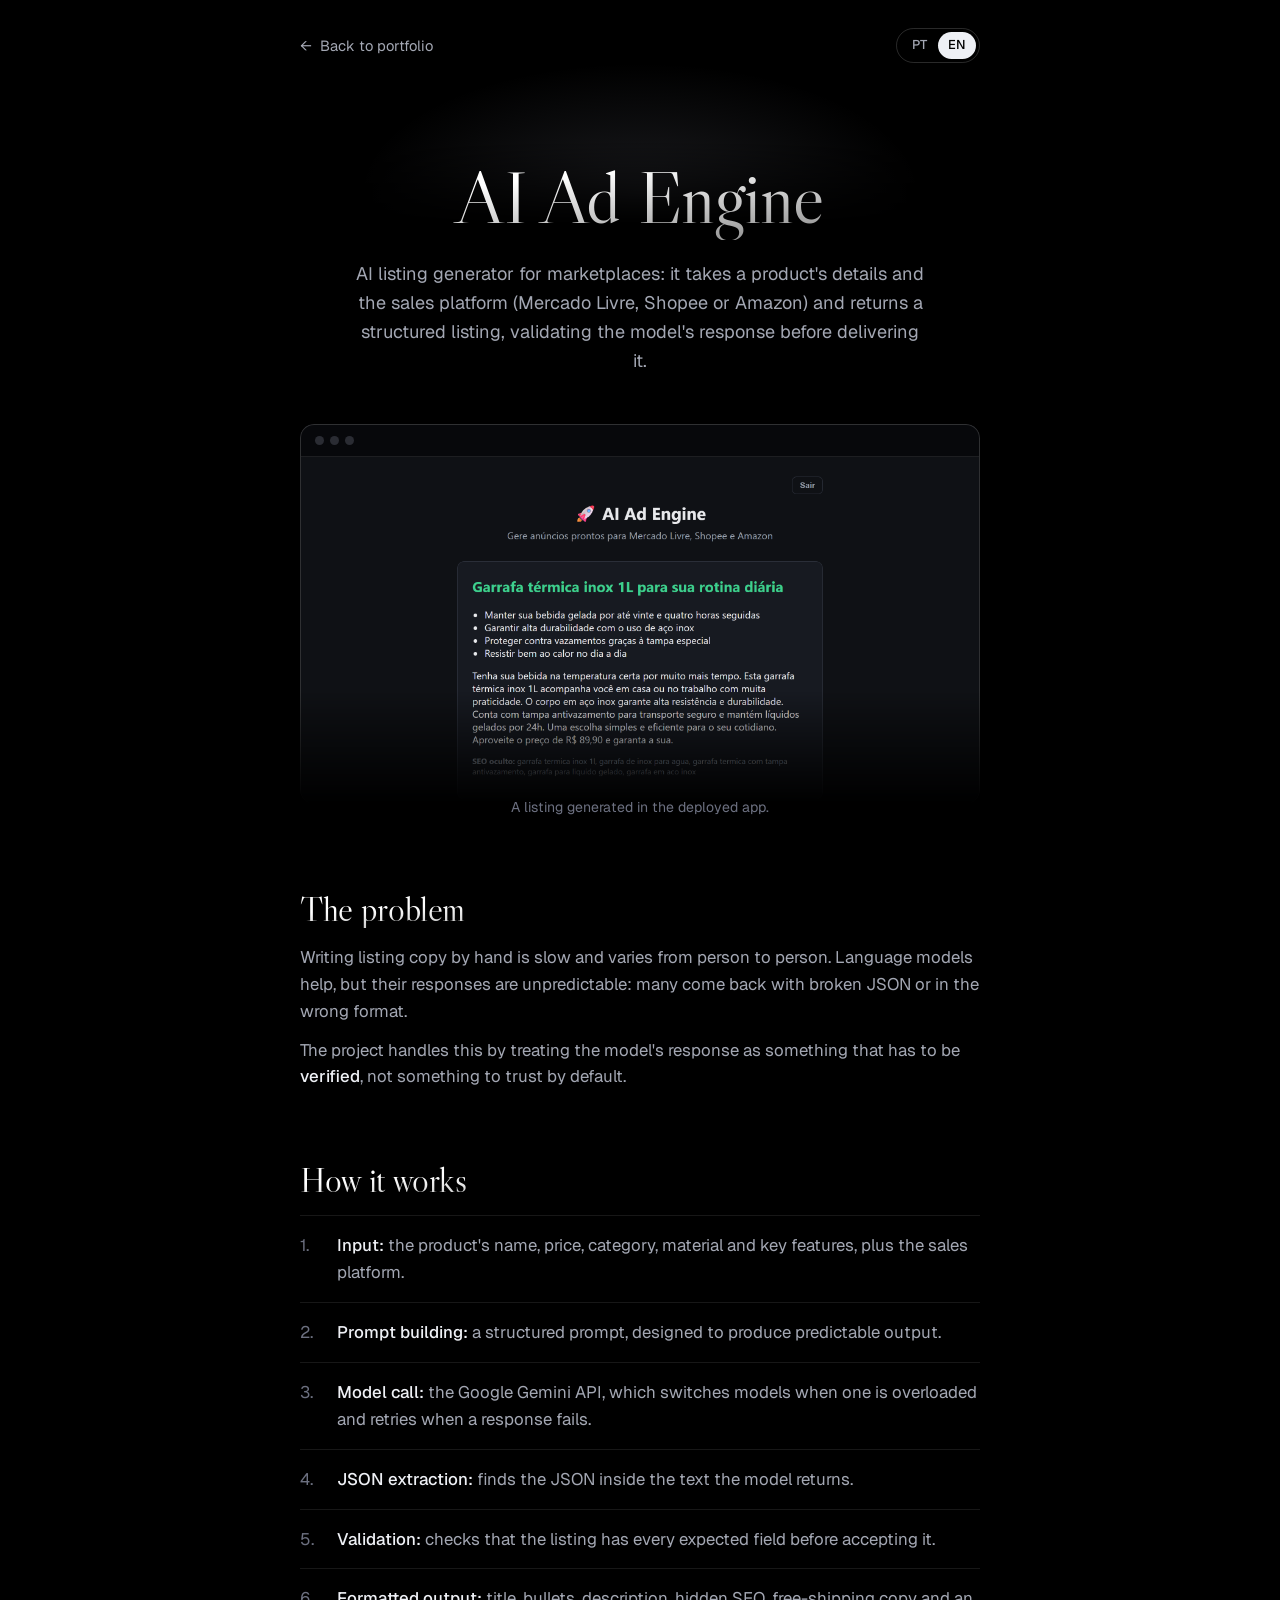
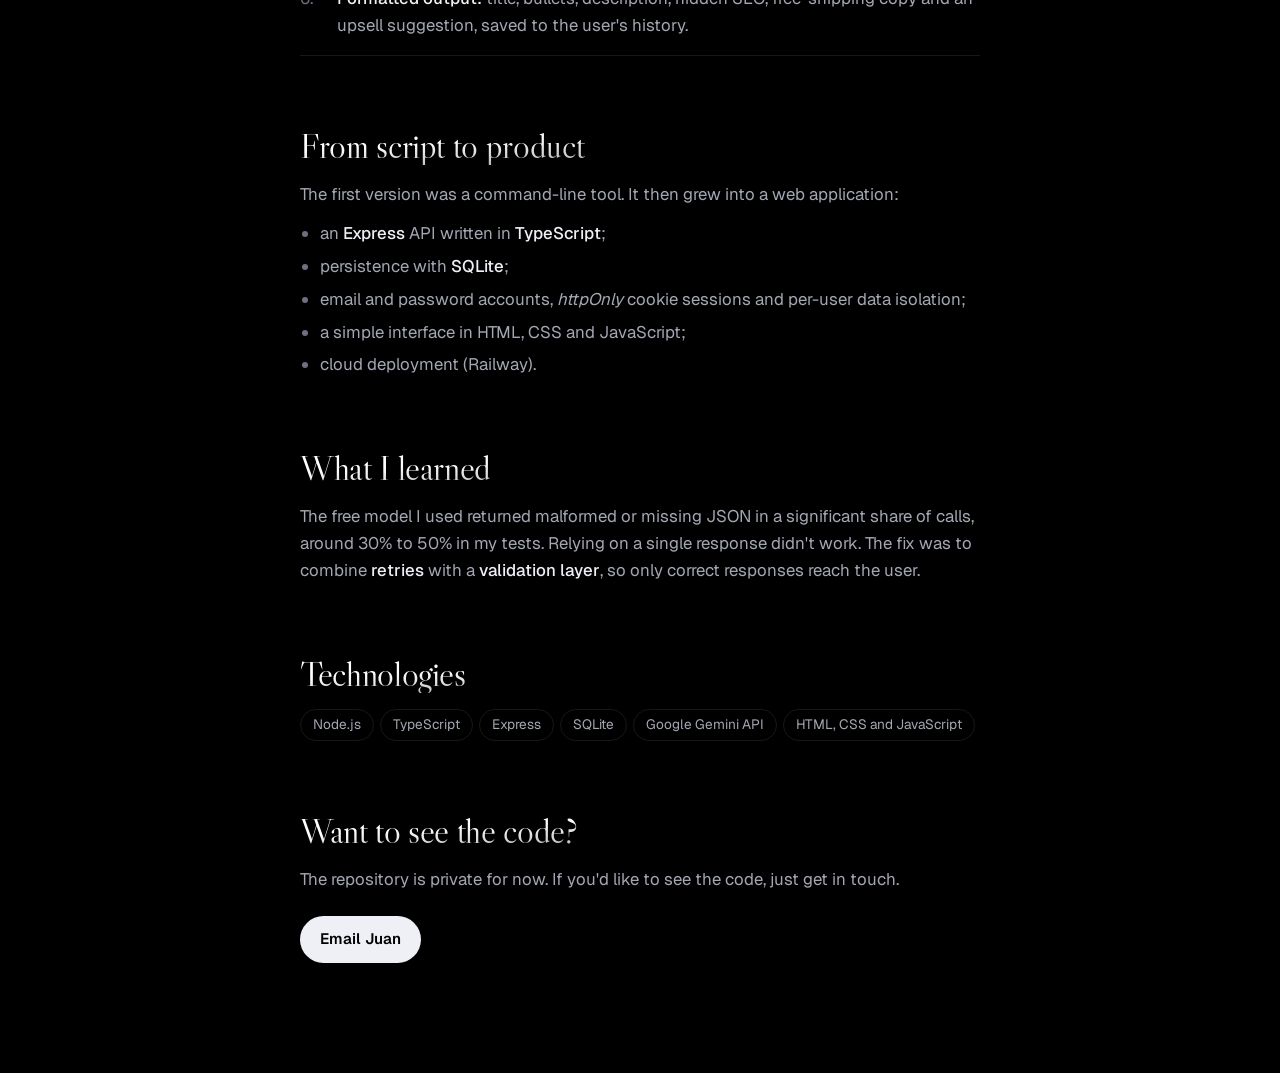
==== commit f60242a7: "Troca a imagem do AI Ad Engine por um anuncio gerado e atualiza a IA para Gemini Co-Authored-By: Cla" ====
--- a/projetos/ads-engine.html
+++ b/projetos/ads-engine.html
@@ -38,11 +38,12 @@
             <span class="browser-bar" aria-hidden="true"><i></i><i></i><i></i></span>
             <img
                 src="../assets/images/Thumbnail_Project-07.png"
-                alt="Tela de login do AI Ad Engine"
+                alt="Anúncio gerado pelo AI Ad Engine para uma garrafa térmica inox de 1 litro no Mercado Livre, com título, bullets, descrição e SEO oculto"
+                width="1112" height="568"
                 data-i18n-attr="alt:cover.alt"
             />
         </figure>
-        <p class="cover-caption" data-i18n="cover.caption">Tela de entrada da aplicação publicada.</p>
+        <p class="cover-caption" data-i18n="cover.caption">Anúncio gerado na aplicação publicada.</p>
 
         <h2 class="title-gradient" data-i18n="problem.title">O problema</h2>
         <p data-i18n="problem.p1">
@@ -61,7 +62,7 @@
         <ol class="steps">
             <li data-i18n-html="how.s1"><strong>Entrada:</strong> nome, preço, categoria, material e diferenciais do produto, mais a plataforma de venda.</li>
             <li data-i18n-html="how.s2"><strong>Montagem do prompt:</strong> um prompt estruturado, pensado para gerar uma saída previsível.</li>
-            <li data-i18n-html="how.s3"><strong>Chamada ao modelo:</strong> a API de inferência do HuggingFace, com novas tentativas automáticas quando a resposta falha.</li>
+            <li data-i18n-html="how.s3"><strong>Chamada ao modelo:</strong> a API do Google Gemini, que troca de modelo quando um está sobrecarregado e tenta de novo quando a resposta falha.</li>
             <li data-i18n-html="how.s4"><strong>Extração do JSON:</strong> localiza o JSON dentro do texto devolvido pelo modelo.</li>
             <li data-i18n-html="how.s5"><strong>Validação:</strong> confere se o anúncio tem todos os campos esperados antes de aceitá-lo.</li>
             <li data-i18n-html="how.s6"><strong>Saída formatada:</strong> título, bullets, descrição, SEO oculto, texto de frete grátis e sugestão de upsell, guardados no histórico do usuário.</li>
@@ -96,7 +97,7 @@
             <li>TypeScript</li>
             <li>Express</li>
             <li>SQLite</li>
-            <li>HuggingFace Inference API</li>
+            <li>Google Gemini API</li>
             <li data-i18n="tech.front">HTML, CSS e JavaScript</li>
         </ul>
 
@@ -115,15 +116,15 @@
             "lang.label": "Switch language to Portuguese",
             "back": "Back to portfolio",
             "lead": "AI listing generator for marketplaces: it takes a product's details and the sales platform (Mercado Livre, Shopee or Amazon) and returns a structured listing, validating the model's response before delivering it.",
-            "cover.alt": "AI Ad Engine login screen",
-            "cover.caption": "Login screen of the deployed app.",
+            "cover.alt": "Listing generated by AI Ad Engine for a 1-liter stainless steel thermos on Mercado Livre, with title, bullets, description and hidden SEO",
+            "cover.caption": "A listing generated in the deployed app.",
             "problem.title": "The problem",
             "problem.p1": "Writing listing copy by hand is slow and varies from person to person. Language models help, but their responses are unpredictable: many come back with broken JSON or in the wrong format.",
             "problem.p2": "The project handles this by treating the model's response as something that has to be <strong>verified</strong>, not something to trust by default.",
             "how.title": "How it works",
             "how.s1": "<strong>Input:</strong> the product's name, price, category, material and key features, plus the sales platform.",
             "how.s2": "<strong>Prompt building:</strong> a structured prompt, designed to produce predictable output.",
-            "how.s3": "<strong>Model call:</strong> the HuggingFace Inference API, with automatic retries when a response fails.",
+            "how.s3": "<strong>Model call:</strong> the Google Gemini API, which switches models when one is overloaded and retries when a response fails.",
             "how.s4": "<strong>JSON extraction:</strong> finds the JSON inside the text the model returns.",
             "how.s5": "<strong>Validation:</strong> checks that the listing has every expected field before accepting it.",
             "how.s6": "<strong>Formatted output:</strong> title, bullets, description, hidden SEO, free-shipping copy and an upsell suggestion, saved to the user's history.",
